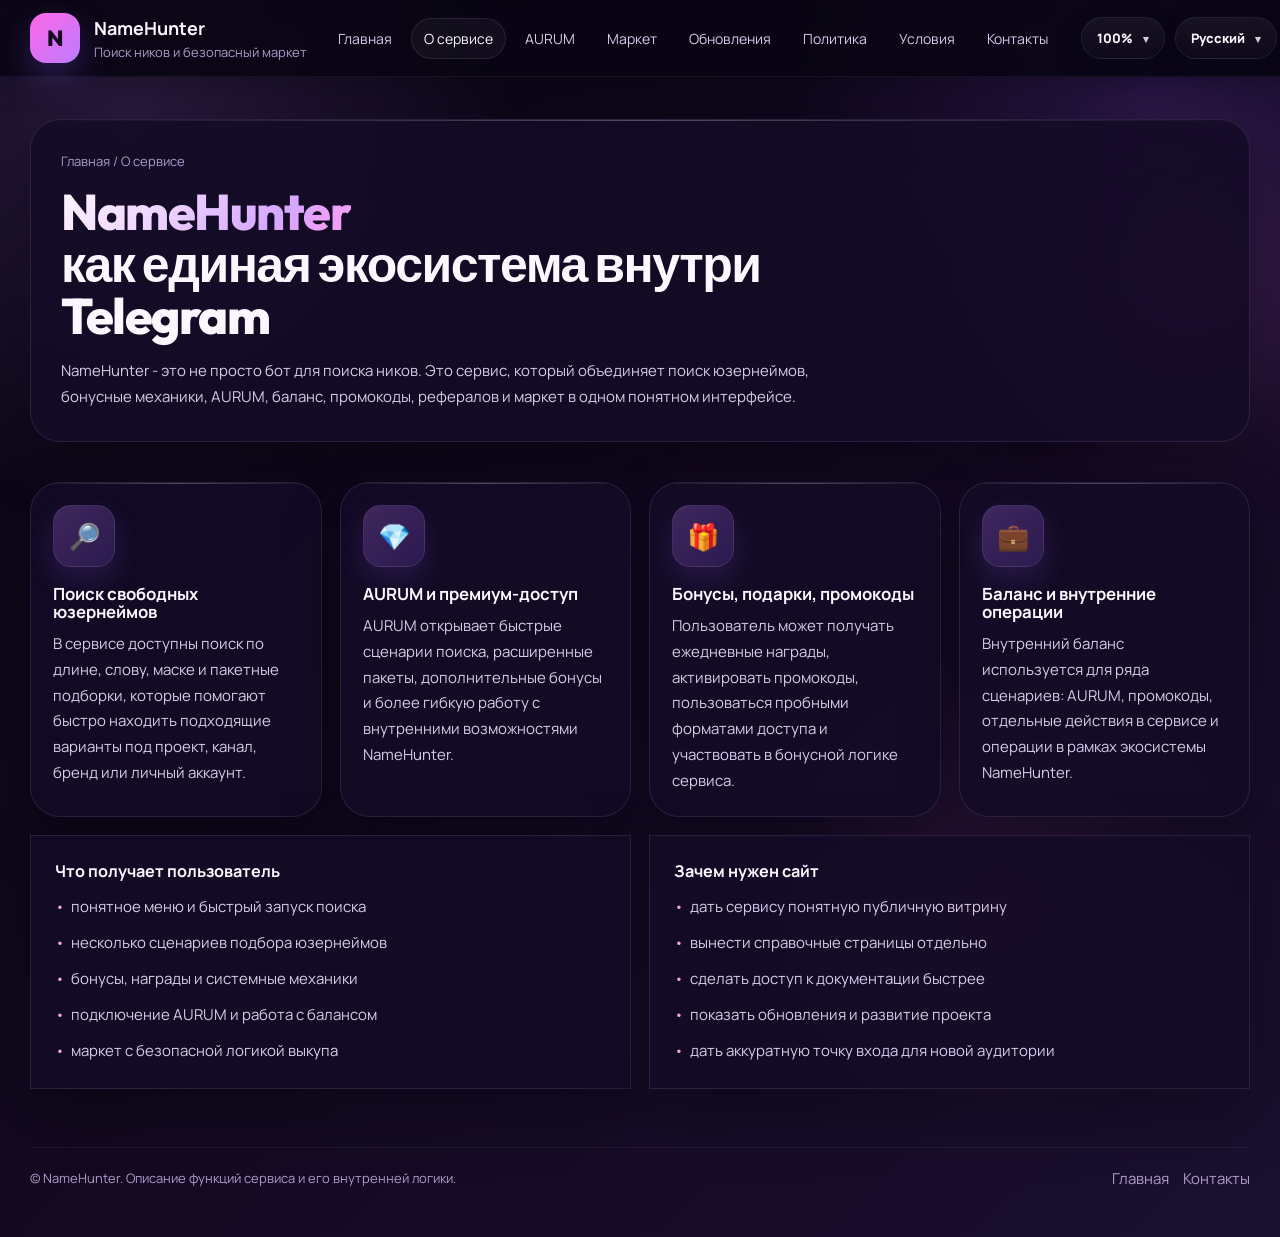
==== about.html @ 92b170ac "Add files via upload" ====
﻿<!doctype html>
<html lang="ru">
<head>
  <meta charset="UTF-8" />
  <meta name="viewport" content="width=device-width, initial-scale=1.0" />
  <meta name="aurapay" content="69d579a39e07e">
  <title data-i18n="about.title">О сервисе - NameHunter</title>
  <meta name="description" data-i18n-content="about.desc" content="О сервисе NameHunter: поиск свободных юзернеймов, бонусы, AURUM, баланс, промокоды, рефералы и маркет." />
  <link rel="preconnect" href="https://fonts.googleapis.com">
  <link rel="preconnect" href="https://fonts.gstatic.com" crossorigin>
  <link rel="stylesheet" href="./assets/styles.css" />
</head>
<body>
<header class="topbar"><div class="container topbar-inner"><a class="brand" href="./index.html"><div class="brand-mark">N</div><div><strong>NameHunter</strong><span data-i18n="common.brand_sub">Поиск ников и безопасный маркет</span></div></a><nav class="nav"><a href="./index.html" data-i18n="common.nav.home">Главная</a><a class="is-active" href="./about.html" data-i18n="common.nav.about">О сервисе</a><a href="./aurum.html" data-i18n="common.nav.aurum">AURUM</a><a href="./market.html" data-i18n="common.nav.market">Маркет</a><a href="./updates.html" data-i18n="common.nav.updates">Обновления</a><a href="./privacy.html" data-i18n="common.nav.privacy">Политика</a><a href="./terms.html" data-i18n="common.nav.terms">Условия</a><a href="./contacts.html" data-i18n="common.nav.contacts">Контакты</a><div class="nav-tools"><div class="tool-dropdown"><button class="view-trigger" type="button" id="view-trigger">Вид</button><div class="view-menu" id="view-menu"><button class="view-btn" type="button" data-density-mode="default">100%</button><button class="view-btn" type="button" data-density-mode="compact">92%</button><button class="view-btn" type="button" data-density-mode="tight">86%</button></div></div><div class="tool-dropdown"><button class="lang-trigger" type="button" id="lang-trigger">Язык</button><div class="lang-menu" id="lang-menu"><button class="lang-btn" type="button" data-lang="ru">Русский</button><button class="lang-btn" type="button" data-lang="en">English</button><button class="lang-btn" type="button" data-lang="es">Español</button></div></div></div></nav></div></header>
<main><section class="page-hero"><div class="container"><div class="page-panel glass fade"><div class="breadcrumbs" data-i18n="about.bc">Главная / О сервисе</div><h1><span class="gradient">NameHunter</span><br><span data-i18n="about.h1">как единая экосистема внутри Telegram</span></h1><p class="hero-text" data-i18n="about.intro">NameHunter - это не просто бот для поиска ников. Это сервис, который объединяет поиск юзернеймов, бонусные механики, AURUM, баланс, промокоды, рефералов и маркет в одном понятном интерфейсе.</p></div></div></section><section class="section"><div class="container section-shell"><div class="feature-grid"><article class="card glass feature-card fade d1"><div class="icon">🔎</div><h3 data-i18n="about.c1t">Поиск свободных юзернеймов</h3><p data-i18n="about.c1d">В сервисе доступны поиск по длине, слову, маске и пакетные подборки, которые помогают быстро находить подходящие варианты под проект, канал, бренд или личный аккаунт.</p></article><article class="card glass feature-card fade d2"><div class="icon">💎</div><h3 data-i18n="about.c2t">AURUM и премиум-доступ</h3><p data-i18n="about.c2d">AURUM открывает быстрые сценарии поиска, расширенные пакеты, дополнительные бонусы и более гибкую работу с внутренними возможностями NameHunter.</p></article><article class="card glass feature-card fade d3"><div class="icon">🎁</div><h3 data-i18n="about.c3t">Бонусы, подарки, промокоды</h3><p data-i18n="about.c3d">Пользователь может получать ежедневные награды, активировать промокоды, пользоваться пробными форматами доступа и участвовать в бонусной логике сервиса.</p></article><article class="card glass feature-card fade d1"><div class="icon">💼</div><h3 data-i18n="about.c4t">Баланс и внутренние операции</h3><p data-i18n="about.c4d">Внутренний баланс используется для ряда сценариев: AURUM, промокоды, отдельные действия в сервисе и операции в рамках экосистемы NameHunter.</p></article></div><div class="doc-grid fade d2"><article class="doc-card glass"><h3 data-i18n="about.d1t">Что получает пользователь</h3><ul><li data-i18n="about.d1l1">понятное меню и быстрый запуск поиска</li><li data-i18n="about.d1l2">несколько сценариев подбора юзернеймов</li><li data-i18n="about.d1l3">бонусы, награды и системные механики</li><li data-i18n="about.d1l4">подключение AURUM и работа с балансом</li><li data-i18n="about.d1l5">маркет с безопасной логикой выкупа</li></ul></article><article class="doc-card glass"><h3 data-i18n="about.d2t">Зачем нужен сайт</h3><ul><li data-i18n="about.d2l1">дать сервису понятную публичную витрину</li><li data-i18n="about.d2l2">вынести справочные страницы отдельно</li><li data-i18n="about.d2l3">сделать доступ к документации быстрее</li><li data-i18n="about.d2l4">показать обновления и развитие проекта</li><li data-i18n="about.d2l5">дать аккуратную точку входа для новой аудитории</li></ul></article></div></div></section></main>
<footer><div class="container footer"><div class="footer-note" data-i18n="common.footer_about">© NameHunter. Описание функций сервиса и его внутренней логики.</div><div class="links"><a href="./index.html" data-i18n="common.nav.home">Главная</a><a href="./contacts.html" data-i18n="common.nav.contacts">Контакты</a></div></div></footer>
<script id="i18n-data" type="application/json">{"ru":{"common":{"brand_sub":"Поиск ников и безопасный маркет","nav":{"home":"Главная","about":"О сервисе","aurum":"AURUM","market":"Маркет","updates":"Обновления","privacy":"Политика","terms":"Условия","contacts":"Контакты"},"footer_about":"© NameHunter. Описание функций сервиса и его внутренней логики."},"about":{"title":"О сервисе - NameHunter","desc":"О сервисе NameHunter: поиск свободных юзернеймов, бонусы, AURUM, баланс, промокоды, рефералы и маркет.","bc":"Главная / О сервисе","h1":"как единая экосистема внутри Telegram","intro":"NameHunter - это не просто бот для поиска ников. Это сервис, который объединяет поиск юзернеймов, бонусные механики, AURUM, баланс, промокоды, рефералов и маркет в одном понятном интерфейсе.","c1t":"Поиск свободных юзернеймов","c1d":"В сервисе доступны поиск по длине, слову, маске и пакетные подборки, которые помогают быстро находить подходящие варианты под проект, канал, бренд или личный аккаунт.","c2t":"AURUM и премиум-доступ","c2d":"AURUM открывает быстрые сценарии поиска, расширенные пакеты, дополнительные бонусы и более гибкую работу с внутренними возможностями NameHunter.","c3t":"Бонусы, подарки, промокоды","c3d":"Пользователь может получать ежедневные награды, активировать промокоды, пользоваться пробными форматами доступа и участвовать в бонусной логике сервиса.","c4t":"Баланс и внутренние операции","c4d":"Внутренний баланс используется для ряда сценариев: AURUM, промокоды, отдельные действия в сервисе и операции в рамках экосистемы NameHunter.","d1t":"Что получает пользователь","d1l1":"понятное меню и быстрый запуск поиска","d1l2":"несколько сценариев подбора юзернеймов","d1l3":"бонусы, награды и системные механики","d1l4":"подключение AURUM и работа с балансом","d1l5":"маркет с безопасной логикой выкупа","d2t":"Зачем нужен сайт","d2l1":"дать сервису понятную публичную витрину","d2l2":"вынести справочные страницы отдельно","d2l3":"сделать доступ к документации быстрее","d2l4":"показать обновления и развитие проекта","d2l5":"дать аккуратную точку входа для новой аудитории"}},"en":{"common":{"brand_sub":"Username search and safe marketplace","nav":{"home":"Home","about":"About","aurum":"AURUM","market":"Market","updates":"Updates","privacy":"Privacy","terms":"Terms","contacts":"Contacts"},"footer_about":"© NameHunter. Service overview and core logic."},"about":{"title":"About - NameHunter","desc":"About NameHunter: free username search, bonuses, AURUM, balance, promo codes, referrals and market.","bc":"Home / About","h1":"as a unified ecosystem inside Telegram","intro":"NameHunter is not just a bot for searching nicknames. It is a service that combines username search, bonus mechanics, AURUM, balance, promo codes, referrals and a marketplace in one clear interface.","c1t":"Free username search","c1d":"The service supports search by length, word, mask and package selections to help users find the right options for a project, channel, brand or personal account.","c2t":"AURUM and premium access","c2d":"AURUM unlocks faster search flows, expanded packages, extra bonuses and more flexible work with internal NameHunter features.","c3t":"Bonuses, gifts, promo codes","c3d":"Users can receive daily rewards, activate promo codes, use trial access formats and participate in the service bonus logic.","c4t":"Balance and internal operations","c4d":"Internal balance is used for AURUM, promo-code flows, selected service actions and marketplace-related scenarios.","d1t":"What the user gets","d1l1":"clear menu and quick search launch","d1l2":"several username selection scenarios","d1l3":"bonuses, rewards and system mechanics","d1l4":"AURUM connection and balance usage","d1l5":"marketplace with safe buyout logic","d2t":"Why the website exists","d2l1":"to give the service a clear public showcase","d2l2":"to move reference pages into separate sections","d2l3":"to make documentation faster to access","d2l4":"to show updates and project growth","d2l5":"to provide a clean entry point for new audiences"}},"es":{"common":{"brand_sub":"Busqueda de nombres y mercado seguro","nav":{"home":"Inicio","about":"Servicio","aurum":"AURUM","market":"Mercado","updates":"Actualizaciones","privacy":"Privacidad","terms":"Condiciones","contacts":"Contactos"},"footer_about":"© NameHunter. Descripcion del servicio y su logica principal."},"about":{"title":"Sobre el servicio - NameHunter","desc":"Sobre NameHunter: busqueda de usernames libres, bonos, AURUM, saldo, promocodes, referidos y mercado.","bc":"Inicio / Servicio","h1":"como ecosistema unico dentro de Telegram","intro":"NameHunter no es solo un bot para buscar nombres. Es un servicio que une busqueda de usernames, mecanismos de bonus, AURUM, saldo, promocodes, referidos y mercado en una sola interfaz clara.","c1t":"Busqueda de usernames libres","c1d":"El servicio ofrece busqueda por longitud, palabra, mascara y paquetes para encontrar variantes adecuadas para proyecto, canal, marca o cuenta personal.","c2t":"AURUM y acceso premium","c2d":"AURUM abre flujos de busqueda mas rapidos, paquetes ampliados, bonos extra y un trabajo mas flexible con las funciones internas de NameHunter.","c3t":"Bonos, regalos y promocodes","c3d":"Los usuarios pueden recibir recompensas diarias, activar promocodes, usar accesos de prueba y participar en la logica de bonus del servicio.","c4t":"Saldo y operaciones internas","c4d":"El saldo interno se usa para AURUM, promocodes, acciones seleccionadas del servicio y escenarios relacionados con el mercado.","d1t":"Que obtiene el usuario","d1l1":"menu claro y arranque rapido de busqueda","d1l2":"varios escenarios de seleccion de usernames","d1l3":"bonos, recompensas y mecanicas del sistema","d1l4":"conexion de AURUM y uso del saldo","d1l5":"mercado con logica de compra segura","d2t":"Para que sirve el sitio","d2l1":"dar al servicio una vitrina publica clara","d2l2":"separar las paginas informativas","d2l3":"hacer mas rapido el acceso a la documentacion","d2l4":"mostrar actualizaciones y crecimiento del proyecto","d2l5":"dar un punto de entrada limpio para nueva audiencia"}}}</script>
<script src="./assets/app.js"></script>
</body>
</html>
---- assets/styles.css ----
﻿@import url("https://fonts.googleapis.com/css2?family=Manrope:wght@400;500;700;800&family=Outfit:wght@600;700;800&display=swap");

:root {
  --bg: #090513;
  --bg-2: #12081f;
  --bg-3: #1a1030;
  --panel: rgba(20, 12, 38, 0.88);
  --panel-soft: rgba(255,255,255,0.045);
  --line: rgba(211, 180, 255, 0.12);
  --line-strong: rgba(221, 194, 255, 0.18);
  --text: #fbf7ff;
  --muted: #d7caec;
  --soft: #ad9acb;
  --violet: #8d5dff;
  --violet-2: #bb7cff;
  --pink: #ff67e7;
  --pink-2: #ff9df1;
  --glow: rgba(141, 93, 255, 0.26);
  --glow-2: rgba(255, 103, 231, 0.18);
  --success: #c98dff;
  --radius-xl: 30px;
  --radius-lg: 24px;
  --radius-md: 18px;
  --shadow: 0 24px 60px rgba(0, 0, 0, 0.32);
  --max: 1220px;}

* { box-sizing: border-box; margin: 0; padding: 0; }
html { scroll-behavior: smooth; font-size: 15px; --site-zoom: 1; }

html[data-density='compact'] { --site-zoom: .92; }
html[data-density='tight'] { --site-zoom: .86; }

body {
  min-height: 100vh;
  overflow-x: hidden;
  color: var(--text);
  font-family: "Manrope", sans-serif;
  background:
    radial-gradient(circle at 10% 10%, rgba(187,124,255,0.17), transparent 24%),
    radial-gradient(circle at 90% 8%, rgba(141,93,255,0.16), transparent 22%),
    radial-gradient(circle at 78% 72%, rgba(255,103,231,0.10), transparent 18%),
    linear-gradient(135deg, var(--bg), var(--bg-2) 46%, var(--bg-3));}

body::before {
  content: "";
  position: fixed;
  inset: 0;
  pointer-events: none;
  background-image:
    linear-gradient(rgba(255,255,255,.03) 1px, transparent 1px),
    linear-gradient(90deg, rgba(255,255,255,.03) 1px, transparent 1px);
  background-size: 34px 34px;
  mask-image: radial-gradient(circle at center, black 42%, transparent 100%);
  opacity: .16;
}

body::after {
  content: "";
  position: fixed;
  width: 420px;
  height: 420px;
  right: -120px;
  top: 80px;
  border-radius: 999px;
  pointer-events: none;
  background: radial-gradient(circle, rgba(255,103,231,.18), transparent 68%);
  filter: blur(60px);
  opacity: .9;
}

a { color: inherit; text-decoration: none; }
button, input, textarea, select { font: inherit; }
img { max-width: 100%; display: block; }

.container {
  width: min(100% - 28px, var(--max));
  margin: 0 auto;
  position: relative;
  z-index: 1;
}

.topbar {
  position: sticky;
  top: 0;
  z-index: 40;
  background: rgba(9, 5, 19, 0.88);
  border-bottom: 1px solid rgba(255,255,255,.05);
  backdrop-filter: blur(12px);
  box-shadow: 0 10px 28px rgba(0,0,0,.18);
}

.topbar-inner {
  min-height: 76px;
  display: flex;
  align-items: center;
  justify-content: space-between;
  gap: 16px;
}

.brand {
  display: flex;
  align-items: center;
  gap: 14px;
}

.brand-mark {
  width: 50px;
  height: 50px;
  border-radius: 16px;
  display: grid;
  place-items: center;
  font: 800 22px "Outfit", sans-serif;
  color: #14071f;
  background: linear-gradient(135deg, var(--pink), var(--violet-2));
  box-shadow: 0 14px 32px var(--glow);
}

.brand strong {
  display: block;
  font-size: 18px;
}

.brand span {
  display: block;
  margin-top: 3px;
  font-size: 13px;
  color: var(--soft);
}

.nav {
  display: flex;
  gap: 8px;
  flex-wrap: wrap;
  align-items: center;
}

.nav a {
  padding: 10px 14px;
  border-radius: 999px;
  font-size: 14px;
  color: var(--muted);
  border: 1px solid transparent;
  background: transparent;
  cursor: pointer;
  transition: background .16s ease, border-color .16s ease, color .16s ease, transform .16s ease;
}

.nav a:hover,
.nav a.is-active {
  color: var(--text);
  background: rgba(255,255,255,.04);
  border-color: var(--line);
}

.nav a:hover { transform: translateY(-1px); }

.glass {
  background: var(--panel);
  border: 1px solid var(--line);
  box-shadow: var(--shadow);
}

.hero {
  padding: 46px 0 26px;
}

.hero-grid {
  display: grid;
  grid-template-columns: 1.05fr .95fr;
  gap: 20px;
}

.hero-card,
.promo-stage,
.card,
.metric,
.page-panel,
.mini-panel {
  position: relative;
  overflow: hidden;
  border-radius: var(--radius-xl);
}

.hero-card::before,
.promo-stage::before,
.card::before,
.metric::before,
.page-panel::before,
.mini-panel::before {
  content: "";
  position: absolute;
  left: 0;
  right: 0;
  top: 0;
  height: 1px;
  background: linear-gradient(90deg, transparent, rgba(255,255,255,.26), transparent);
  pointer-events: none;
}

.hero-card,
.promo-stage,
.page-panel {
  padding: 32px;
}

.hero-card::after,
.promo-stage::after {
  content: "";
  position: absolute;
  border-radius: 999px;
  pointer-events: none;
  background: radial-gradient(circle, rgba(187,124,255,.24), transparent 72%);
  animation: pulse 10s ease-in-out infinite;
}

.hero-card::after {
  width: 340px;
  height: 340px;
  right: -140px;
  bottom: -170px;
}

.promo-stage::after {
  width: 240px;
  height: 240px;
  right: -70px;
  bottom: -100px;
}

.badge {
  display: inline-flex;
  align-items: center;
  gap: 8px;
  padding: 10px 14px;
  border-radius: 999px;
  margin-bottom: 18px;
  font-size: 13px;
  font-weight: 800;
  color: #f2e7ff;
  border: 1px solid rgba(187,124,255,.24);
  background: linear-gradient(135deg, rgba(187,124,255,.14), rgba(141,93,255,.12));
  box-shadow: inset 0 1px 0 rgba(255,255,255,.05);
}

h1 {
  max-width: 820px;
  font: 800 clamp(26px, 4vw, 50px)/1.04 "Outfit", sans-serif;
  letter-spacing: -1.5px;
}

.gradient {
  background: linear-gradient(135deg, #fff8ff, #f0d7ff 34%, #d6a7ff 72%, #ff9af1);
  -webkit-background-clip: text;
  background-clip: text;
  color: transparent;
}

.hero-text,
.page-text {
  max-width: 780px;
  margin-top: 16px;
  color: var(--muted);
  font-size: 15px;
  line-height: 1.76;
}

.hero-stats,
.metrics-grid {
  display: grid;
  grid-template-columns: repeat(3, 1fr);
  gap: 12px;
  margin-top: 22px;
}

.hero-stat,
.metric {
  padding: 14px 16px;
  border-radius: 18px;
  border: 1px solid rgba(255,255,255,.08);
  background: linear-gradient(180deg, rgba(255,255,255,.06), rgba(171,133,255,.04));
  box-shadow: inset 0 1px 0 rgba(255,255,255,.05);
}

.hero-stat strong,
.metric strong {
  display: block;
  margin-bottom: 8px;
  color: #ccb8f2;
  font-size: 11px;
  font-weight: 800;
  text-transform: uppercase;
  letter-spacing: .10em;
}

.hero-stat span,
.metric span {
  display: block;
  color: #fbf5ff;
  font-size: 15px;
  font-weight: 800;
  line-height: 1.32;
}

.tags {
  display: flex;
  flex-wrap: wrap;
  gap: 10px;
  margin-top: 22px;
}

.tags span {
  padding: 10px 13px;
  border-radius: 999px;
  border: 1px solid rgba(255,255,255,.08);
  background: rgba(255,255,255,.04);
  font-size: 13px;
  color: #f5e9ff;
}

.actions {
  display: flex;
  gap: 12px;
  flex-wrap: wrap;
  margin-top: 28px;
}

.btn {
  min-height: 54px;
  min-width: 220px;
  padding: 14px 22px;
  border-radius: 18px;
  display: inline-flex;
  align-items: center;
  justify-content: center;
  font-size: 15px;
  font-weight: 800;
  transition: transform .16s ease, box-shadow .16s ease, background .16s ease;
  position: relative;
  overflow: hidden;
}

.btn::before {
  content: "";
  position: absolute;
  inset: 0;
  background: linear-gradient(120deg, transparent 12%, rgba(255,255,255,.16) 30%, transparent 46%);
  transform: translateX(-120%);
  transition: transform .42s ease;
}

.btn:hover::before { transform: translateX(120%); }
.btn:hover { transform: translateY(-2px); }

.primary {
  color: #160822;
  background: linear-gradient(135deg, var(--pink), var(--violet-2));
  box-shadow: 0 12px 28px rgba(141,93,255,.22);
}

.secondary {
  color: var(--text);
  border: 1px solid rgba(255,255,255,.09);
  background: linear-gradient(180deg, rgba(255,255,255,.05), rgba(171,133,255,.035));
  box-shadow: inset 0 1px 0 rgba(255,255,255,.04);
}

.stage-top,
.promo-box,
.promo-rotator,
.promo-meta,
.promo-tools { position: relative; z-index: 1; }

.stage-top {
  display: flex;
  justify-content: space-between;
  align-items: center;
  gap: 10px;
  margin-bottom: 16px;
  color: #e8dcff;
  font-size: 13px;
}

.stage-pill {
  padding: 8px 12px;
  border-radius: 999px;
  background: rgba(255,255,255,.05);
  border: 1px solid rgba(255,255,255,.08);
}

.promo-box {
  padding: 18px;
  border-radius: 24px;
  border: 1px solid rgba(255,255,255,.08);
  background: linear-gradient(135deg, rgba(187,124,255,.12), rgba(141,93,255,.10));
  box-shadow: inset 0 1px 0 rgba(255,255,255,.04);
}

.promo-box::before {
  content: "";
  position: absolute;
  inset: 0;
  background: linear-gradient(120deg, transparent 8%, rgba(255,255,255,.09) 18%, transparent 28%, transparent 72%, rgba(255,255,255,.06) 82%, transparent 92%);
  transform: translateX(-120%);
  animation: shine 12s ease-in-out infinite;
  pointer-events: none;
}

.promo-kicker {
  font-size: 12px;
  font-weight: 800;
  letter-spacing: .14em;
  text-transform: uppercase;
  color: #f2e6ff;
  opacity: .84;
}

.promo-subline {
  margin-top: 10px;
  color: #c7b6e8;
  font-size: 13px;
  line-height: 1.6;
}

.promo-rotator {
  margin-top: 14px;
  padding: 22px;
  border-radius: 24px;
  border: 1px solid rgba(255,255,255,.08);
  background:
    radial-gradient(circle at top center, rgba(240,94,255,.14), transparent 42%),
    linear-gradient(135deg, rgba(12,7,24,.92), rgba(24,13,42,.82));
  min-height: 210px;
  display: grid;
  align-content: center;
  text-align: center;
  overflow: hidden;
  box-shadow: inset 0 1px 0 rgba(255,255,255,.04), 0 12px 28px rgba(0,0,0,.22);
}

.promo-rotator::after {
  content: "";
  position: absolute;
  left: 50%;
  top: -46px;
  transform: translateX(-50%);
  width: 180px;
  height: 180px;
  border-radius: 999px;
  background: radial-gradient(circle, rgba(194,124,255,.18), transparent 68%);
  pointer-events: none;
}

.promo-label {
  font-size: 12px;
  font-weight: 800;
  letter-spacing: .18em;
  text-transform: uppercase;
  color: #f0e4ff;
  opacity: .86;
}

.promo-code {
  margin-top: 12px;
  font: 800 38px/1 "Outfit", sans-serif;
  letter-spacing: .16em;
  color: #fff9ff;
  text-shadow: 0 0 18px rgba(187,124,255,.24);
}

.promo-note {
  margin-top: 10px;
  font-size: 13px;
  line-height: 1.64;
  color: var(--muted);
}

.promo-meta {
  display: flex;
  justify-content: space-between;
  align-items: center;
  gap: 10px;
  margin-top: 16px;
}

.promo-timer,
.promo-status {
  padding: 10px 12px;
  border-radius: 14px;
  border: 1px solid rgba(255,255,255,.08);
  background: rgba(255,255,255,.05);
  font-size: 12px;
  font-weight: 700;
  color: #f4ebff;
}

.promo-tools {
  display: grid;
  grid-template-columns: 1fr 1fr;
  gap: 10px;
  margin-top: 14px;
}

.promo-copy,
.promo-open {
  min-height: 46px;
  border-radius: 16px;
  border: 1px solid rgba(255,255,255,.08);
  background: rgba(255,255,255,.05);
  color: #fff;
  font-size: 14px;
  font-weight: 800;
  display: grid;
  place-items: center;
  cursor: pointer;
  transition: transform .16s ease, background .16s ease;
}

.promo-copy:hover,
.promo-open:hover {
  transform: translateY(-2px);
  background: rgba(255,255,255,.08);
}

.promo-copy.copied {
  background: linear-gradient(135deg, var(--pink), var(--violet-2));
  color: #14071f;
}

.promo-toast {
  margin-top: 10px;
  text-align: center;
  font-size: 12px;
  color: #f1d7ff;
  opacity: 0;
  transform: translateY(6px);
  transition: .2s;
}

.promo-toast.show { opacity: 1; transform: translateY(0); }
.promo-swap { animation: promoSwap .18s ease; }

.section { padding: 22px 0; }
.head { margin-bottom: 24px; }

.kicker {
  margin-bottom: 10px;
  color: #cdb8ef;
  font-size: 13px;
  text-transform: uppercase;
  letter-spacing: .24em;
}

.title {
  max-width: 860px;
  font: 800 clamp(28px, 3.8vw, 46px)/1.04 "Outfit", sans-serif;
  letter-spacing: -1.2px;
  margin-bottom: 12px;
}

.subtitle {
  max-width: 840px;
  color: var(--muted);
  font-size: 15px;
  line-height: 1.72;
}

.grid3,
.grid2 {
  display: grid;
  gap: 18px;
}

.grid3 { grid-template-columns: repeat(3, 1fr); }
.grid2 { grid-template-columns: repeat(2, 1fr); }

.card {
  padding: 28px;
  transition: transform .16s ease, border-color .16s ease, background .16s ease;
}

.card:hover {
  transform: translateY(-3px);
  border-color: rgba(255,255,255,.14);
  background: rgba(24, 13, 42, 0.92);
}

.icon {
  width: 62px;
  height: 62px;
  border-radius: 18px;
  display: grid;
  place-items: center;
  margin-bottom: 18px;
  font-size: 26px;
  border: 1px solid rgba(255,255,255,.08);
  background: linear-gradient(135deg, rgba(194,124,255,.26), rgba(141,93,255,.20));
  box-shadow: 0 12px 26px rgba(141,93,255,.16);
}

.card h3 {
  margin-bottom: 12px;
  font-size: 20px;
  line-height: 1.08;
}

.card p,
.list li {
  color: var(--muted);
  font-size: 15px;
  line-height: 1.72;
}

.list {
  list-style: none;
  display: grid;
  gap: 10px;
  margin-top: 14px;
}

.list li {
  position: relative;
  padding-left: 16px;
}

.list li::before {
  content: "•";
  position: absolute;
  left: 0;
  top: 0;
  color: #f0a1ff;
}

.notice {
  margin-top: 18px;
  padding: 18px 20px;
  border-radius: 20px;
  border: 1px solid rgba(255,255,255,.08);
  background: linear-gradient(135deg, rgba(255,255,255,.06), rgba(171,133,255,.04));
  color: var(--muted);
  font-size: 14px;
  line-height: 1.72;
  box-shadow: inset 0 1px 0 rgba(255,255,255,.04);
}

.update-date {
  display: block;
  margin-bottom: 10px;
  color: var(--soft);
  font-size: 12px;
  letter-spacing: .08em;
  text-transform: uppercase;
}

.page-hero { padding: 42px 0 18px; }
.page-panel { padding: 30px; }
.page-panel p + p { margin-top: 12px; }

.breadcrumbs {
  display: inline-flex;
  gap: 8px;
  flex-wrap: wrap;
  margin-bottom: 16px;
  font-size: 13px;
  color: var(--soft);
}

.footer-note {
  color: var(--soft);
  font-size: 13px;
  line-height: 1.6;
}

footer {
  padding: 36px 0 48px;
  color: var(--soft);
}

.footer {
  display: flex;
  align-items: center;
  justify-content: space-between;
  flex-wrap: wrap;
  gap: 16px;
  padding-top: 20px;
  border-top: 1px solid rgba(255,255,255,.06);
}

.links {
  display: flex;
  gap: 14px;
  flex-wrap: wrap;
}

.links a:hover { color: var(--text); }

.fade {
  opacity: 0;
  transform: translateY(12px);
  animation: rise .45s ease forwards;
}

.d1 { animation-delay: .05s; }
.d2 { animation-delay: .10s; }
.d3 { animation-delay: .15s; }

@keyframes rise { to { opacity: 1; transform: translateY(0); } }
@keyframes pulse { 0%,100% { transform: scale(1); opacity: .6; } 50% { transform: scale(1.06); opacity: 1; } }
@keyframes promoSwap { 0% { opacity: .25; transform: translateY(8px) scale(.98); } 100% { opacity: 1; transform: translateY(0) scale(1); } }
@keyframes shine { 0%,100% { transform: translateX(-120%); } 55% { transform: translateX(120%); } }

@media (prefers-reduced-motion: reduce) {
  *, *::before, *::after {
    animation: none !important;
    transition: none !important;
    scroll-behavior: auto !important;
  }
}

@media (max-width: 980px) {
  .hero-grid,
  .grid3,
  .grid2,
  .hero-stats,
  .metrics-grid {
    grid-template-columns: 1fr;
  }

  .nav { display: none; }
}

@media (max-width: 640px) {
  .container { width: min(100% - 20px, var(--max)); }
  .hero { padding-top: 24px; }
  .hero-card, .promo-stage, .card, .page-panel, .metric, .mini-panel {
    padding: 20px;
    border-radius: 24px;
  }
  .actions { flex-direction: column; }
  .btn { width: 100%; min-width: 0; }
  .promo-tools { grid-template-columns: 1fr; }
  .promo-meta { flex-direction: column; align-items: stretch; }
}



.nav-tools {
  display: inline-flex;
  align-items: center;
  gap: 8px;
  margin-left: 8px;
}

.section-shell {
  display: grid;
  gap: 18px;
}

.feature-grid {
  display: grid;
  grid-template-columns: repeat(4, 1fr);
  gap: 18px;
}

.feature-card {
  padding: 22px;
}

.feature-card h3 {
  font-size: 1.12rem;
  margin-bottom: 10px;
}

.feature-card p,
.feature-card li {
  color: var(--muted);
  line-height: 1.72;
}

.stat-strip {
  display: grid;
  grid-template-columns: repeat(4, 1fr);
  gap: 12px;
  margin-top: 18px;
}

.stat-tile {
  padding: 18px;
  border-radius: 20px;
  background: rgba(255,255,255,.035);
  border: 1px solid var(--line);
}

.stat-tile strong {
  display: block;
  font-size: .82rem;
  color: var(--soft);
  margin-bottom: 8px;
  text-transform: uppercase;
  letter-spacing: .08em;
}

.stat-tile span {
  display: block;
  font-size: 1rem;
  line-height: 1.55;
  color: var(--text);
  font-weight: 700;
}

.split-grid {
  display: grid;
  grid-template-columns: 1.05fr .95fr;
  gap: 18px;
}

.pill-list {
  display: flex;
  flex-wrap: wrap;
  gap: 10px;
}

.pill-list span {
  padding: 10px 14px;
  border-radius: 999px;
  border: 1px solid var(--line);
  background: rgba(255,255,255,.04);
  color: var(--muted);
  font-size: .93rem;
}

.timeline {
  position: relative;
  display: grid;
  gap: 18px;
}

.timeline::before {
  content: "";
  position: absolute;
  left: 19px;
  top: 6px;
  bottom: 6px;
  width: 1px;
  background: linear-gradient(180deg, rgba(255,255,255,.22), rgba(255,255,255,.06));
}

.timeline-item {
  position: relative;
  padding-left: 58px;
}

.timeline-dot {
  position: absolute;
  left: 0;
  top: 18px;
  width: 40px;
  height: 40px;
  border-radius: 14px;
  display: grid;
  place-items: center;
  background: linear-gradient(135deg, rgba(255,103,231,.25), rgba(141,93,255,.35));
  border: 1px solid rgba(255,255,255,.08);
  box-shadow: 0 12px 24px rgba(0,0,0,.18);
}

.timeline-card {
  padding: 22px;
}

.timeline-date {
  display: inline-block;
  margin-bottom: 10px;
  color: var(--soft);
  font-size: .82rem;
  letter-spacing: .06em;
  text-transform: uppercase;
}

.timeline-card h3 {
  font-size: 1.14rem;
  margin-bottom: 10px;
}

.timeline-card p {
  color: var(--muted);
  line-height: 1.72;
}

.doc-grid {
  display: grid;
  grid-template-columns: repeat(2, 1fr);
  gap: 18px;
}

.doc-card {
  padding: 24px;
}

.doc-card h3 {
  margin-bottom: 12px;
  font-size: 1.08rem;
}

.doc-card p,
.doc-card li {
  color: var(--muted);
  line-height: 1.74;
}

.doc-card ul {
  list-style: none;
  display: grid;
  gap: 10px;
}

.doc-card li {
  position: relative;
  padding-left: 16px;
}

.doc-card li::before {
  content: "•";
  position: absolute;
  left: 0;
  color: var(--pink-2);
}

.notice-strong {
  padding: 18px 20px;
  border-radius: 18px;
  background: rgba(255,255,255,.04);
  border: 1px solid var(--line);
  color: var(--muted);
  line-height: 1.72;
}

.subnav-links {
  display: flex;
  flex-wrap: wrap;
  gap: 10px;
}

.subnav-links a {
  padding: 10px 14px;
  border-radius: 999px;
  border: 1px solid var(--line);
  background: rgba(255,255,255,.035);
  color: var(--muted);
}

.subnav-links a:hover {
  color: var(--text);
  background: rgba(255,255,255,.055);
}

@media (max-width: 980px) {
  .feature-grid,
  .stat-strip,
  .split-grid,
  .doc-grid {
    grid-template-columns: 1fr;
  }

  .nav-tools {
    width: 100%;
    margin-left: 0;
    justify-content: flex-start;
  }
}
.legal-wrap {
  display: grid;
  gap: 18px;
}

.policy-meta {
  display: grid;
  gap: 10px;
  margin-top: 16px;
}

.policy-meta .meta-row {
  padding: 14px 16px;
  border-radius: 16px;
  border: 1px solid var(--line);
  background: rgba(255,255,255,.035);
  color: var(--muted);
  line-height: 1.68;
}

.legal-section {
  padding: 24px;
  border-radius: 24px;
}

.legal-section h2 {
  font-size: 1.18rem;
  margin-bottom: 14px;
}

.legal-section p {
  color: var(--muted);
  line-height: 1.78;
}

.legal-section p + p {
  margin-top: 12px;
}

.legal-list,
.legal-list ol,
.legal-list ul {
  display: grid;
  gap: 10px;
}

.legal-list {
  margin-top: 14px;
}

.legal-list ol,
.legal-list ul {
  margin-left: 20px;
}

.legal-list li {
  color: var(--muted);
  line-height: 1.76;
}

.legal-note {
  padding: 18px 20px;
  border-radius: 18px;
  border: 1px solid rgba(255,255,255,.08);
  background: linear-gradient(135deg, rgba(255,255,255,.04), rgba(255,255,255,.02));
  color: var(--muted);
  line-height: 1.74;
}
.nav-tools {
  margin-left: auto;
  display: inline-flex;
  align-items: center;
  gap: 10px;
}

.tool-dropdown {
  position: relative;
}

.lang-trigger,
.view-trigger {
  display: inline-flex;
  align-items: center;
  gap: 10px;
  padding: 11px 15px;
  border-radius: 999px;
  font-size: 13px;
  font-weight: 800;
  color: var(--text);
  border: 1px solid rgba(255,255,255,.08);
  background: linear-gradient(180deg, rgba(255,255,255,.05), rgba(255,255,255,.02));
  box-shadow: 0 10px 24px rgba(6, 8, 20, .22);
  cursor: pointer;
  transition: background .18s ease, border-color .18s ease, color .18s ease, transform .18s ease, box-shadow .18s ease;
}

.lang-trigger::after,
.view-trigger::after {
  content: "▾";
  font-size: 11px;
  opacity: .82;
  transition: transform .18s ease, opacity .18s ease;
}

.lang-trigger:hover,
.view-trigger:hover {
  transform: translateY(-1px);
  border-color: rgba(168, 85, 247, .45);
  box-shadow: 0 14px 32px rgba(88, 28, 135, .24);
}

.lang-trigger.is-open,
.view-trigger.is-open {
  transform: translateY(-1px);
  border-color: rgba(168, 85, 247, .55);
  background: linear-gradient(180deg, rgba(137, 92, 246, .16), rgba(255,255,255,.04));
  box-shadow: 0 16px 34px rgba(88, 28, 135, .28);
}

.lang-trigger.is-open::after,
.view-trigger.is-open::after {
  transform: rotate(180deg);
  opacity: 1;
}

.lang-menu,
.view-menu {
  position: absolute;
  top: calc(100% + 10px);
  right: 0;
  min-width: 188px;
  padding: 8px;
  display: grid;
  gap: 6px;
  border-radius: 18px;
  border: 1px solid rgba(255,255,255,.08);
  background: linear-gradient(180deg, rgba(14, 18, 36, .96), rgba(10, 12, 28, .96));
  box-shadow: 0 20px 45px rgba(4, 6, 18, .36);
  backdrop-filter: blur(18px);
  opacity: 0;
  visibility: hidden;
  pointer-events: none;
  transform: translateY(-10px) scale(.98);
  transform-origin: top right;
  transition: opacity .2s ease, transform .2s ease, visibility .2s ease;
  z-index: 80;
}

.lang-menu.is-open,
.view-menu.is-open {
  opacity: 1;
  visibility: visible;
  pointer-events: auto;
  transform: translateY(0) scale(1);
}

.lang-btn,
.view-btn {
  width: 100%;
  display: inline-flex;
  align-items: center;
  justify-content: flex-start;
  padding: 11px 13px;
  border-radius: 14px;
  font-size: 13px;
  font-weight: 800;
  color: var(--muted);
  border: 1px solid transparent;
  background: transparent;
  cursor: pointer;
  text-align: left;
  transition: background .16s ease, border-color .16s ease, color .16s ease, transform .16s ease;
}

.lang-btn:hover,
.lang-btn.is-active,
.view-btn:hover,
.view-btn.is-active {
  color: var(--text);
  background: linear-gradient(180deg, rgba(137, 92, 246, .12), rgba(255,255,255,.04));
  border-color: rgba(168, 85, 247, .3);
}

.lang-btn:hover,
.view-btn:hover {
  transform: translateY(-1px);
}
.quick-grid {
  display: grid;
  grid-template-columns: repeat(4, 1fr);
  gap: 16px;
}

.quick-card {
  padding: 22px;
  border-radius: 22px;
  display: flex;
  flex-direction: column;
  gap: 12px;
  min-height: 220px;
  transition: transform .18s ease, border-color .18s ease, box-shadow .18s ease, background .18s ease;
}

.quick-card:hover {
  transform: translateY(-3px);
  border-color: rgba(187,124,255,.28);
  box-shadow: 0 24px 46px rgba(0,0,0,.24);
  background: linear-gradient(180deg, rgba(255,255,255,.06), rgba(171,133,255,.05));
}

.quick-mark {
  width: fit-content;
  padding: 7px 10px;
  border-radius: 999px;
  font-size: .76rem;
  font-weight: 800;
  letter-spacing: .08em;
  color: #ecdfff;
  border: 1px solid rgba(255,255,255,.08);
  background: linear-gradient(180deg, rgba(255,255,255,.06), rgba(171,133,255,.06));
}

.quick-card h3 {
  font-size: 1.08rem;
}

.quick-card p {
  color: var(--muted);
  line-height: 1.72;
}

.status-board {
  display: grid;
  grid-template-columns: repeat(3, 1fr);
  gap: 10px;
}

.status-item {
  display: grid;
  gap: 6px;
  padding: 14px;
  border-radius: 18px;
  border: 1px solid var(--line);
  background: rgba(255,255,255,.035);
}

.status-item b {
  font-size: .88rem;
  color: var(--text);
}

.status-item span:last-child {
  color: var(--muted);
  font-size: .92rem;
}

.status-dot {
  width: 10px;
  height: 10px;
  border-radius: 999px;
  display: inline-block;
  box-shadow: 0 0 0 6px rgba(201,141,255,.10);
}

.status-dot.live {
  background: #c98dff;
}

@media (max-width: 980px) {
  .quick-grid,
  .status-board {
    grid-template-columns: 1fr 1fr;
  }
}

@media (max-width: 720px) {
  .quick-grid,
  .status-board {
    grid-template-columns: 1fr;
  }

  .quick-card {
    min-height: unset;
  }
}




body {
  zoom: var(--site-zoom);
}

.topbar-inner {
  align-items: center;
}

.topbar-inner .nav {
  flex: 1 1 auto;
  width: 100%;
}

.topbar-inner .nav-tools {
  margin-left: auto;
  padding-left: 10px;
}

@media (min-width: 981px) {
  .topbar-inner {
    display: grid;
    grid-template-columns: auto minmax(0, 1fr);
    align-items: center;
    column-gap: 18px;
  }

  .topbar-inner .nav {
    display: flex;
    flex-wrap: nowrap;
    align-items: center;
    justify-content: flex-start;
    gap: 6px;
    min-width: 0;
  }

  .topbar-inner .nav a {
    flex: 0 0 auto;
    white-space: nowrap;
    padding: 10px 12px;
  }

  .topbar-inner .nav-tools {
    flex: 0 0 auto;
    display: inline-flex;
    align-items: center;
    margin-left: auto;
    padding-left: 14px;
  }
}

@media (max-width: 980px) {
  .topbar-inner .nav {
    justify-content: flex-start;
  }

  .topbar-inner .nav-tools {
    padding-left: 0;
  }
}

.promo-rotator {
  min-height: 0;
  padding: 22px 20px 18px;
  border: 1px solid rgba(255,255,255,.08);
  background:
    linear-gradient(145deg, rgba(20,11,38,.98), rgba(35,18,62,.88)),
    radial-gradient(circle at top center, rgba(205, 143, 255, .16), transparent 50%);
}

.promo-label {
  display: inline-flex;
  align-items: center;
  justify-content: center;
  width: fit-content;
  margin: 0 auto;
  padding: 8px 12px;
  border-radius: 999px;
  border: 1px solid rgba(255,255,255,.08);
  background: rgba(255,255,255,.04);
}

.promo-code {
  width: fit-content;
  margin: 14px auto 0;
  padding: 14px 20px;
  border-radius: 20px;
  border: 1px solid rgba(255,255,255,.08);
  background: linear-gradient(135deg, rgba(255,255,255,.08), rgba(190,123,255,.10));
  box-shadow: inset 0 1px 0 rgba(255,255,255,.08), 0 14px 30px rgba(116, 52, 181, .24);
  font: 800 34px/1 "Outfit", sans-serif;
  letter-spacing: .14em;
}

.promo-note {
  max-width: 420px;
  margin: 12px auto 0;
  font-size: 13px;
  line-height: 1.65;
}

.promo-meta {
  display: grid;
  grid-template-columns: repeat(3, 1fr);
  gap: 10px;
  margin-top: 16px;
}

.promo-timer,
.promo-status {
  min-height: 58px;
  display: grid;
  align-content: center;
  gap: 4px;
  text-align: center;
}

.promo-timer b,
.promo-status b {
  font-size: 15px;
  color: #fff6ff;
}

@media (max-width: 720px) {
  .promo-meta {
    grid-template-columns: 1fr;
  }

  .promo-code {
    width: 100%;
    font-size: 26px;
    letter-spacing: .1em;
  }
}
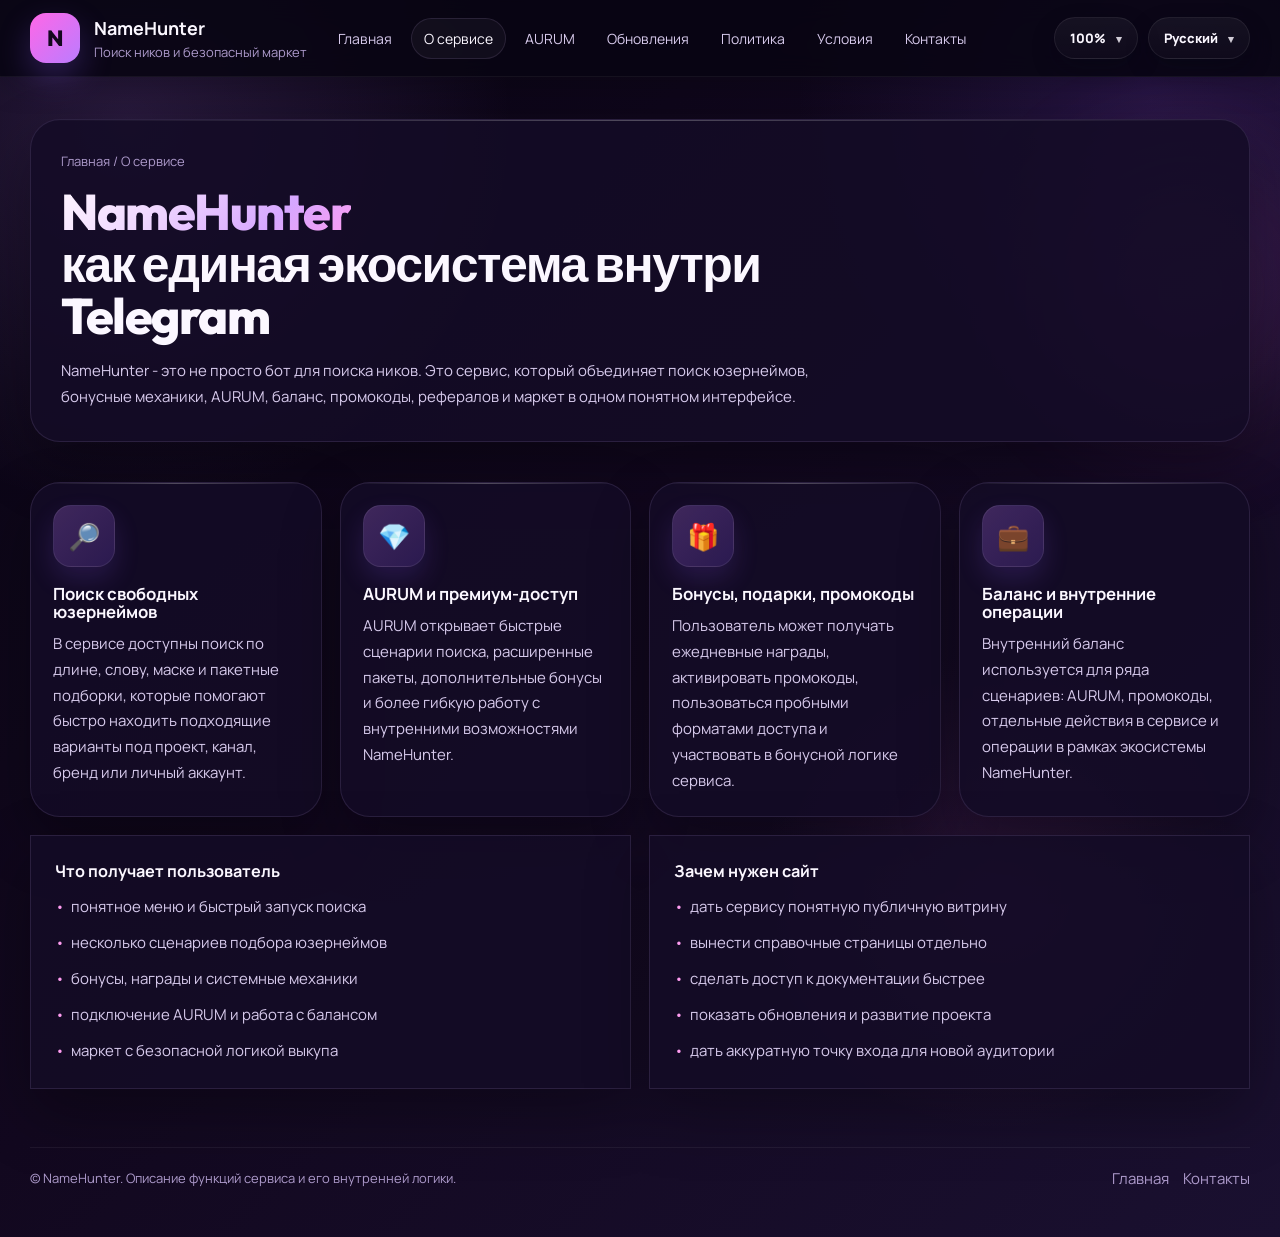
==== commit 52505c85: "Add files via upload" ====
--- a/about.html
+++ b/about.html
@@ -11,12 +11,15 @@
   <link rel="stylesheet" href="./assets/styles.css" />
 </head>
 <body>
-<header class="topbar"><div class="container topbar-inner"><a class="brand" href="./index.html"><div class="brand-mark">N</div><div><strong>NameHunter</strong><span data-i18n="common.brand_sub">Поиск ников и безопасный маркет</span></div></a><nav class="nav"><a href="./index.html" data-i18n="common.nav.home">Главная</a><a class="is-active" href="./about.html" data-i18n="common.nav.about">О сервисе</a><a href="./aurum.html" data-i18n="common.nav.aurum">AURUM</a><a href="./market.html" data-i18n="common.nav.market">Маркет</a><a href="./updates.html" data-i18n="common.nav.updates">Обновления</a><a href="./privacy.html" data-i18n="common.nav.privacy">Политика</a><a href="./terms.html" data-i18n="common.nav.terms">Условия</a><a href="./contacts.html" data-i18n="common.nav.contacts">Контакты</a><div class="nav-tools"><div class="tool-dropdown"><button class="view-trigger" type="button" id="view-trigger">Вид</button><div class="view-menu" id="view-menu"><button class="view-btn" type="button" data-density-mode="default">100%</button><button class="view-btn" type="button" data-density-mode="compact">92%</button><button class="view-btn" type="button" data-density-mode="tight">86%</button></div></div><div class="tool-dropdown"><button class="lang-trigger" type="button" id="lang-trigger">Язык</button><div class="lang-menu" id="lang-menu"><button class="lang-btn" type="button" data-lang="ru">Русский</button><button class="lang-btn" type="button" data-lang="en">English</button><button class="lang-btn" type="button" data-lang="es">Español</button></div></div></div></nav></div></header>
+<header class="topbar"><div class="container topbar-inner"><a class="brand" href="./index.html"><div class="brand-mark">N</div><div><strong>NameHunter</strong><span data-i18n="common.brand_sub">Поиск ников и безопасный маркет</span></div></a><nav class="nav"><a href="./index.html" data-i18n="common.nav.home">Главная</a><a class="is-active" href="./about.html" data-i18n="common.nav.about">О сервисе</a><a href="./aurum.html" data-i18n="common.nav.aurum">AURUM</a><a href="./updates.html" data-i18n="common.nav.updates">Обновления</a><a href="./privacy.html" data-i18n="common.nav.privacy">Политика</a><a href="./terms.html" data-i18n="common.nav.terms">Условия</a><a href="./contacts.html" data-i18n="common.nav.contacts">Контакты</a><div class="nav-tools"><div class="tool-dropdown"><button class="view-trigger" type="button" id="view-trigger">Вид</button><div class="view-menu" id="view-menu"><button class="view-btn" type="button" data-density-mode="default">100%</button><button class="view-btn" type="button" data-density-mode="compact">92%</button><button class="view-btn" type="button" data-density-mode="tight">86%</button></div></div><div class="tool-dropdown"><button class="lang-trigger" type="button" id="lang-trigger">Русский</button><div class="lang-menu" id="lang-menu"><button class="lang-btn" type="button" data-lang="ru">Русский</button><button class="lang-btn" type="button" data-lang="en">English</button><button class="lang-btn" type="button" data-lang="es">Español</button></div></div></div></nav></div></header>
 <main><section class="page-hero"><div class="container"><div class="page-panel glass fade"><div class="breadcrumbs" data-i18n="about.bc">Главная / О сервисе</div><h1><span class="gradient">NameHunter</span><br><span data-i18n="about.h1">как единая экосистема внутри Telegram</span></h1><p class="hero-text" data-i18n="about.intro">NameHunter - это не просто бот для поиска ников. Это сервис, который объединяет поиск юзернеймов, бонусные механики, AURUM, баланс, промокоды, рефералов и маркет в одном понятном интерфейсе.</p></div></div></section><section class="section"><div class="container section-shell"><div class="feature-grid"><article class="card glass feature-card fade d1"><div class="icon">🔎</div><h3 data-i18n="about.c1t">Поиск свободных юзернеймов</h3><p data-i18n="about.c1d">В сервисе доступны поиск по длине, слову, маске и пакетные подборки, которые помогают быстро находить подходящие варианты под проект, канал, бренд или личный аккаунт.</p></article><article class="card glass feature-card fade d2"><div class="icon">💎</div><h3 data-i18n="about.c2t">AURUM и премиум-доступ</h3><p data-i18n="about.c2d">AURUM открывает быстрые сценарии поиска, расширенные пакеты, дополнительные бонусы и более гибкую работу с внутренними возможностями NameHunter.</p></article><article class="card glass feature-card fade d3"><div class="icon">🎁</div><h3 data-i18n="about.c3t">Бонусы, подарки, промокоды</h3><p data-i18n="about.c3d">Пользователь может получать ежедневные награды, активировать промокоды, пользоваться пробными форматами доступа и участвовать в бонусной логике сервиса.</p></article><article class="card glass feature-card fade d1"><div class="icon">💼</div><h3 data-i18n="about.c4t">Баланс и внутренние операции</h3><p data-i18n="about.c4d">Внутренний баланс используется для ряда сценариев: AURUM, промокоды, отдельные действия в сервисе и операции в рамках экосистемы NameHunter.</p></article></div><div class="doc-grid fade d2"><article class="doc-card glass"><h3 data-i18n="about.d1t">Что получает пользователь</h3><ul><li data-i18n="about.d1l1">понятное меню и быстрый запуск поиска</li><li data-i18n="about.d1l2">несколько сценариев подбора юзернеймов</li><li data-i18n="about.d1l3">бонусы, награды и системные механики</li><li data-i18n="about.d1l4">подключение AURUM и работа с балансом</li><li data-i18n="about.d1l5">маркет с безопасной логикой выкупа</li></ul></article><article class="doc-card glass"><h3 data-i18n="about.d2t">Зачем нужен сайт</h3><ul><li data-i18n="about.d2l1">дать сервису понятную публичную витрину</li><li data-i18n="about.d2l2">вынести справочные страницы отдельно</li><li data-i18n="about.d2l3">сделать доступ к документации быстрее</li><li data-i18n="about.d2l4">показать обновления и развитие проекта</li><li data-i18n="about.d2l5">дать аккуратную точку входа для новой аудитории</li></ul></article></div></div></section></main>
 <footer><div class="container footer"><div class="footer-note" data-i18n="common.footer_about">© NameHunter. Описание функций сервиса и его внутренней логики.</div><div class="links"><a href="./index.html" data-i18n="common.nav.home">Главная</a><a href="./contacts.html" data-i18n="common.nav.contacts">Контакты</a></div></div></footer>
-<script id="i18n-data" type="application/json">{"ru":{"common":{"brand_sub":"Поиск ников и безопасный маркет","nav":{"home":"Главная","about":"О сервисе","aurum":"AURUM","market":"Маркет","updates":"Обновления","privacy":"Политика","terms":"Условия","contacts":"Контакты"},"footer_about":"© NameHunter. Описание функций сервиса и его внутренней логики."},"about":{"title":"О сервисе - NameHunter","desc":"О сервисе NameHunter: поиск свободных юзернеймов, бонусы, AURUM, баланс, промокоды, рефералы и маркет.","bc":"Главная / О сервисе","h1":"как единая экосистема внутри Telegram","intro":"NameHunter - это не просто бот для поиска ников. Это сервис, который объединяет поиск юзернеймов, бонусные механики, AURUM, баланс, промокоды, рефералов и маркет в одном понятном интерфейсе.","c1t":"Поиск свободных юзернеймов","c1d":"В сервисе доступны поиск по длине, слову, маске и пакетные подборки, которые помогают быстро находить подходящие варианты под проект, канал, бренд или личный аккаунт.","c2t":"AURUM и премиум-доступ","c2d":"AURUM открывает быстрые сценарии поиска, расширенные пакеты, дополнительные бонусы и более гибкую работу с внутренними возможностями NameHunter.","c3t":"Бонусы, подарки, промокоды","c3d":"Пользователь может получать ежедневные награды, активировать промокоды, пользоваться пробными форматами доступа и участвовать в бонусной логике сервиса.","c4t":"Баланс и внутренние операции","c4d":"Внутренний баланс используется для ряда сценариев: AURUM, промокоды, отдельные действия в сервисе и операции в рамках экосистемы NameHunter.","d1t":"Что получает пользователь","d1l1":"понятное меню и быстрый запуск поиска","d1l2":"несколько сценариев подбора юзернеймов","d1l3":"бонусы, награды и системные механики","d1l4":"подключение AURUM и работа с балансом","d1l5":"маркет с безопасной логикой выкупа","d2t":"Зачем нужен сайт","d2l1":"дать сервису понятную публичную витрину","d2l2":"вынести справочные страницы отдельно","d2l3":"сделать доступ к документации быстрее","d2l4":"показать обновления и развитие проекта","d2l5":"дать аккуратную точку входа для новой аудитории"}},"en":{"common":{"brand_sub":"Username search and safe marketplace","nav":{"home":"Home","about":"About","aurum":"AURUM","market":"Market","updates":"Updates","privacy":"Privacy","terms":"Terms","contacts":"Contacts"},"footer_about":"© NameHunter. Service overview and core logic."},"about":{"title":"About - NameHunter","desc":"About NameHunter: free username search, bonuses, AURUM, balance, promo codes, referrals and market.","bc":"Home / About","h1":"as a unified ecosystem inside Telegram","intro":"NameHunter is not just a bot for searching nicknames. It is a service that combines username search, bonus mechanics, AURUM, balance, promo codes, referrals and a marketplace in one clear interface.","c1t":"Free username search","c1d":"The service supports search by length, word, mask and package selections to help users find the right options for a project, channel, brand or personal account.","c2t":"AURUM and premium access","c2d":"AURUM unlocks faster search flows, expanded packages, extra bonuses and more flexible work with internal NameHunter features.","c3t":"Bonuses, gifts, promo codes","c3d":"Users can receive daily rewards, activate promo codes, use trial access formats and participate in the service bonus logic.","c4t":"Balance and internal operations","c4d":"Internal balance is used for AURUM, promo-code flows, selected service actions and marketplace-related scenarios.","d1t":"What the user gets","d1l1":"clear menu and quick search launch","d1l2":"several username selection scenarios","d1l3":"bonuses, rewards and system mechanics","d1l4":"AURUM connection and balance usage","d1l5":"marketplace with safe buyout logic","d2t":"Why the website exists","d2l1":"to give the service a clear public showcase","d2l2":"to move reference pages into separate sections","d2l3":"to make documentation faster to access","d2l4":"to show updates and project growth","d2l5":"to provide a clean entry point for new audiences"}},"es":{"common":{"brand_sub":"Busqueda de nombres y mercado seguro","nav":{"home":"Inicio","about":"Servicio","aurum":"AURUM","market":"Mercado","updates":"Actualizaciones","privacy":"Privacidad","terms":"Condiciones","contacts":"Contactos"},"footer_about":"© NameHunter. Descripcion del servicio y su logica principal."},"about":{"title":"Sobre el servicio - NameHunter","desc":"Sobre NameHunter: busqueda de usernames libres, bonos, AURUM, saldo, promocodes, referidos y mercado.","bc":"Inicio / Servicio","h1":"como ecosistema unico dentro de Telegram","intro":"NameHunter no es solo un bot para buscar nombres. Es un servicio que une busqueda de usernames, mecanismos de bonus, AURUM, saldo, promocodes, referidos y mercado en una sola interfaz clara.","c1t":"Busqueda de usernames libres","c1d":"El servicio ofrece busqueda por longitud, palabra, mascara y paquetes para encontrar variantes adecuadas para proyecto, canal, marca o cuenta personal.","c2t":"AURUM y acceso premium","c2d":"AURUM abre flujos de busqueda mas rapidos, paquetes ampliados, bonos extra y un trabajo mas flexible con las funciones internas de NameHunter.","c3t":"Bonos, regalos y promocodes","c3d":"Los usuarios pueden recibir recompensas diarias, activar promocodes, usar accesos de prueba y participar en la logica de bonus del servicio.","c4t":"Saldo y operaciones internas","c4d":"El saldo interno se usa para AURUM, promocodes, acciones seleccionadas del servicio y escenarios relacionados con el mercado.","d1t":"Que obtiene el usuario","d1l1":"menu claro y arranque rapido de busqueda","d1l2":"varios escenarios de seleccion de usernames","d1l3":"bonos, recompensas y mecanicas del sistema","d1l4":"conexion de AURUM y uso del saldo","d1l5":"mercado con logica de compra segura","d2t":"Para que sirve el sitio","d2l1":"dar al servicio una vitrina publica clara","d2l2":"separar las paginas informativas","d2l3":"hacer mas rapido el acceso a la documentacion","d2l4":"mostrar actualizaciones y crecimiento del proyecto","d2l5":"dar un punto de entrada limpio para nueva audiencia"}}}</script>
+<script id="i18n-data" type="application/json">{"ru":{"common":{"brand_sub":"Поиск ников и безопасный маркет","nav":{"home":"Главная","about":"О сервисе","aurum":"AURUM","updates":"Обновления","privacy":"Политика","terms":"Условия","contacts":"Контакты"},"footer_about":"© NameHunter. Описание функций сервиса и его внутренней логики."},"about":{"title":"О сервисе - NameHunter","desc":"О сервисе NameHunter: поиск свободных юзернеймов, бонусы, AURUM, баланс, промокоды, рефералы и маркет.","bc":"Главная / О сервисе","h1":"как единая экосистема внутри Telegram","intro":"NameHunter - это не просто бот для поиска ников. Это сервис, который объединяет поиск юзернеймов, бонусные механики, AURUM, баланс, промокоды, рефералов и маркет в одном понятном интерфейсе.","c1t":"Поиск свободных юзернеймов","c1d":"В сервисе доступны поиск по длине, слову, маске и пакетные подборки, которые помогают быстро находить подходящие варианты под проект, канал, бренд или личный аккаунт.","c2t":"AURUM и премиум-доступ","c2d":"AURUM открывает быстрые сценарии поиска, расширенные пакеты, дополнительные бонусы и более гибкую работу с внутренними возможностями NameHunter.","c3t":"Бонусы, подарки, промокоды","c3d":"Пользователь может получать ежедневные награды, активировать промокоды, пользоваться пробными форматами доступа и участвовать в бонусной логике сервиса.","c4t":"Баланс и внутренние операции","c4d":"Внутренний баланс используется для ряда сценариев: AURUM, промокоды, отдельные действия в сервисе и операции в рамках экосистемы NameHunter.","d1t":"Что получает пользователь","d1l1":"понятное меню и быстрый запуск поиска","d1l2":"несколько сценариев подбора юзернеймов","d1l3":"бонусы, награды и системные механики","d1l4":"подключение AURUM и работа с балансом","d1l5":"маркет с безопасной логикой выкупа","d2t":"Зачем нужен сайт","d2l1":"дать сервису понятную публичную витрину","d2l2":"вынести справочные страницы отдельно","d2l3":"сделать доступ к документации быстрее","d2l4":"показать обновления и развитие проекта","d2l5":"дать аккуратную точку входа для новой аудитории"}},"en":{"common":{"brand_sub":"Username search and safe marketplace","nav":{"home":"Home","about":"About","aurum":"AURUM","updates":"Updates","privacy":"Privacy","terms":"Terms","contacts":"Contacts"},"footer_about":"© NameHunter. Service overview and core logic."},"about":{"title":"About - NameHunter","desc":"About NameHunter: free username search, bonuses, AURUM, balance, promo codes, referrals and market.","bc":"Home / About","h1":"as a unified ecosystem inside Telegram","intro":"NameHunter is not just a bot for searching nicknames. It is a service that combines username search, bonus mechanics, AURUM, balance, promo codes, referrals and a marketplace in one clear interface.","c1t":"Free username search","c1d":"The service supports search by length, word, mask and package selections to help users find the right options for a project, channel, brand or personal account.","c2t":"AURUM and premium access","c2d":"AURUM unlocks faster search flows, expanded packages, extra bonuses and more flexible work with internal NameHunter features.","c3t":"Bonuses, gifts, promo codes","c3d":"Users can receive daily rewards, activate promo codes, use trial access formats and participate in the service bonus logic.","c4t":"Balance and internal operations","c4d":"Internal balance is used for AURUM, promo-code flows, selected service actions and marketplace-related scenarios.","d1t":"What the user gets","d1l1":"clear menu and quick search launch","d1l2":"several username selection scenarios","d1l3":"bonuses, rewards and system mechanics","d1l4":"AURUM connection and balance usage","d1l5":"marketplace with safe buyout logic","d2t":"Why the website exists","d2l1":"to give the service a clear public showcase","d2l2":"to move reference pages into separate sections","d2l3":"to make documentation faster to access","d2l4":"to show updates and project growth","d2l5":"to provide a clean entry point for new audiences"}},"es":{"common":{"brand_sub":"Busqueda de nombres y mercado seguro","nav":{"home":"Inicio","about":"Servicio","aurum":"AURUM","updates":"Actualizaciones","privacy":"Privacidad","terms":"Condiciones","contacts":"Contactos"},"footer_about":"© NameHunter. Descripcion del servicio y su logica principal."},"about":{"title":"Sobre el servicio - NameHunter","desc":"Sobre NameHunter: busqueda de usernames libres, bonos, AURUM, saldo, promocodes, referidos y mercado.","bc":"Inicio / Servicio","h1":"como ecosistema unico dentro de Telegram","intro":"NameHunter no es solo un bot para buscar nombres. Es un servicio que une busqueda de usernames, mecanismos de bonus, AURUM, saldo, promocodes, referidos y mercado en una sola interfaz clara.","c1t":"Busqueda de usernames libres","c1d":"El servicio ofrece busqueda por longitud, palabra, mascara y paquetes para encontrar variantes adecuadas para proyecto, canal, marca o cuenta personal.","c2t":"AURUM y acceso premium","c2d":"AURUM abre flujos de busqueda mas rapidos, paquetes ampliados, bonos extra y un trabajo mas flexible con las funciones internas de NameHunter.","c3t":"Bonos, regalos y promocodes","c3d":"Los usuarios pueden recibir recompensas diarias, activar promocodes, usar accesos de prueba y participar en la logica de bonus del servicio.","c4t":"Saldo y operaciones internas","c4d":"El saldo interno se usa para AURUM, promocodes, acciones seleccionadas del servicio y escenarios relacionados con el mercado.","d1t":"Que obtiene el usuario","d1l1":"menu claro y arranque rapido de busqueda","d1l2":"varios escenarios de seleccion de usernames","d1l3":"bonos, recompensas y mecanicas del sistema","d1l4":"conexion de AURUM y uso del saldo","d1l5":"mercado con logica de compra segura","d2t":"Para que sirve el sitio","d2l1":"dar al servicio una vitrina publica clara","d2l2":"separar las paginas informativas","d2l3":"hacer mas rapido el acceso a la documentacion","d2l4":"mostrar actualizaciones y crecimiento del proyecto","d2l5":"dar un punto de entrada limpio para nueva audiencia"}}}</script>
 <script src="./assets/app.js"></script>
 </body>
 </html>
 
 
+
+
+
--- a/assets/styles.css
+++ b/assets/styles.css
@@ -1391,3 +1391,869 @@
 }
 
 
+
+@media (max-width: 980px) {
+  .topbar {
+    position: sticky;
+    top: 0;
+  }
+
+  .topbar-inner {
+    display: grid;
+    grid-template-columns: 1fr auto;
+    grid-template-areas:
+      'brand tools'
+      'nav nav';
+    align-items: center;
+    row-gap: 14px;
+    column-gap: 12px;
+    padding: 14px 0;
+  }
+
+  .topbar-inner .brand {
+    grid-area: brand;
+    min-width: 0;
+  }
+
+  .topbar-inner .brand-mark {
+    width: 46px;
+    height: 46px;
+    border-radius: 15px;
+  }
+
+  .topbar-inner .brand strong {
+    font-size: 17px;
+    line-height: 1.08;
+  }
+
+  .topbar-inner .brand span {
+    font-size: 12px;
+    line-height: 1.35;
+  }
+
+  .topbar-inner .nav-tools {
+    grid-area: tools;
+    justify-self: end;
+    width: auto;
+    gap: 8px;
+  }
+
+  .topbar-inner .nav {
+    grid-area: nav;
+    display: flex !important;
+    flex-wrap: nowrap;
+    justify-content: flex-start;
+    gap: 8px;
+    width: 100%;
+    overflow-x: auto;
+    overflow-y: hidden;
+    padding: 2px 0 4px;
+    scrollbar-width: none;
+    -ms-overflow-style: none;
+  }
+
+  .topbar-inner .nav::-webkit-scrollbar {
+    display: none;
+  }
+
+  .topbar-inner .nav a {
+    flex: 0 0 auto;
+    white-space: nowrap;
+    padding: 10px 13px;
+    font-size: 13px;
+    border-radius: 999px;
+    background: rgba(255,255,255,.035);
+    border-color: rgba(255,255,255,.06);
+  }
+
+  .hero {
+    padding: 24px 0 18px;
+  }
+
+  .hero-grid {
+    gap: 16px;
+  }
+
+  .hero-card,
+  .promo-stage,
+  .page-panel,
+  .card,
+  .mini-panel,
+  .metric,
+  .doc-card,
+  .legal-section {
+    border-radius: 24px;
+  }
+
+  .hero-card,
+  .promo-stage,
+  .page-panel {
+    padding: 24px;
+  }
+
+  .hero-stats,
+  .metrics-grid,
+  .feature-grid,
+  .grid3,
+  .grid2,
+  .doc-grid,
+  .split-grid,
+  .stat-strip {
+    grid-template-columns: 1fr;
+  }
+
+  .actions {
+    flex-direction: column;
+  }
+
+  .btn,
+  .actions .btn {
+    width: 100%;
+    min-width: 0;
+  }
+
+  .promo-meta {
+    grid-template-columns: repeat(3, minmax(0, 1fr));
+    gap: 10px;
+  }
+}
+
+@media (max-width: 640px) {
+  .container {
+    width: min(100% - 18px, var(--max));
+  }
+
+  .topbar-inner {
+    row-gap: 12px;
+    padding: 12px 0;
+  }
+
+  .topbar-inner .brand {
+    gap: 12px;
+  }
+
+  .topbar-inner .brand-mark {
+    width: 42px;
+    height: 42px;
+    font-size: 20px;
+  }
+
+  .topbar-inner .brand strong {
+    font-size: 16px;
+  }
+
+  .topbar-inner .brand span {
+    font-size: 11px;
+  }
+
+  .lang-trigger,
+  .view-trigger {
+    padding: 10px 12px;
+    font-size: 12px;
+  }
+
+  .lang-menu,
+  .view-menu {
+    min-width: 164px;
+  }
+
+  .hero-card,
+  .promo-stage,
+  .page-panel,
+  .card,
+  .mini-panel,
+  .metric,
+  .doc-card,
+  .legal-section {
+    padding: 20px;
+    border-radius: 22px;
+  }
+
+  h1 {
+    font-size: clamp(24px, 9vw, 38px);
+    letter-spacing: -1.1px;
+  }
+
+  .title {
+    font-size: clamp(24px, 8vw, 34px);
+  }
+
+  .hero-text,
+  .page-text,
+  .subtitle,
+  .card p,
+  .doc-card p,
+  .doc-card li,
+  .legal-section p,
+  .legal-list li {
+    font-size: 14px;
+    line-height: 1.68;
+  }
+
+  .badge,
+  .tags span,
+  .stage-pill,
+  .promo-label {
+    font-size: 12px;
+  }
+
+  .hero-stat,
+  .metric,
+  .status-item,
+  .quick-card,
+  .doc-card {
+    padding: 16px;
+  }
+
+  .promo-box,
+  .promo-rotator {
+    padding: 18px 16px;
+    border-radius: 20px;
+  }
+
+  .promo-code {
+    width: 100%;
+    max-width: 100%;
+    margin-top: 12px;
+    padding: 16px 14px;
+    font-size: clamp(28px, 10vw, 38px);
+    letter-spacing: .12em;
+    text-align: center;
+  }
+
+  .promo-note {
+    font-size: 13px;
+    line-height: 1.6;
+    margin-top: 10px;
+  }
+
+  .promo-meta {
+    grid-template-columns: 1fr;
+    gap: 8px;
+  }
+
+  .promo-timer,
+  .promo-status {
+    padding: 14px 12px;
+    border-radius: 16px;
+  }
+
+  .promo-tools {
+    grid-template-columns: 1fr;
+    gap: 10px;
+  }
+
+  .promo-copy,
+  .promo-open {
+    min-height: 50px;
+  }
+
+  .icon {
+    width: 56px;
+    height: 56px;
+    font-size: 24px;
+    margin-bottom: 14px;
+  }
+
+  .footer {
+    gap: 12px;
+  }
+
+  .links {
+    gap: 10px;
+  }
+}
+
+@media (max-width: 640px) {
+  body {
+    background:
+      radial-gradient(circle at 12% 8%, rgba(187,124,255,0.14), transparent 22%),
+      radial-gradient(circle at 88% 10%, rgba(141,93,255,0.12), transparent 20%),
+      linear-gradient(180deg, #0a0613, #12091f 54%, #17102a);
+  }
+
+  body::before {
+    opacity: .08;
+    background-size: 26px 26px;
+  }
+
+  body::after {
+    width: 260px;
+    height: 260px;
+    right: -120px;
+    top: 120px;
+    opacity: .55;
+    filter: blur(50px);
+  }
+
+  .topbar {
+    background: rgba(10, 6, 19, 0.94);
+  }
+
+  .hero {
+    padding: 14px 0 14px;
+  }
+
+  .hero-grid {
+    gap: 12px;
+  }
+
+  .hero-card,
+  .promo-stage,
+  .page-panel,
+  .card,
+  .mini-panel,
+  .metric,
+  .doc-card,
+  .legal-section {
+    padding: 18px;
+    border-radius: 20px;
+  }
+
+  .badge {
+    margin-bottom: 14px;
+    padding: 9px 12px;
+    font-size: 11px;
+    line-height: 1.4;
+    border-radius: 16px;
+  }
+
+  h1 {
+    font-size: clamp(22px, 8.4vw, 34px);
+    line-height: .98;
+    letter-spacing: -1px;
+  }
+
+  .hero-text {
+    margin-top: 12px;
+    font-size: 13px;
+    line-height: 1.62;
+  }
+
+  .hero-stats {
+    margin-top: 16px;
+    gap: 10px;
+  }
+
+  .hero-stat {
+    padding: 14px;
+    border-radius: 16px;
+  }
+
+  .hero-stat strong {
+    margin-bottom: 6px;
+    font-size: 10px;
+  }
+
+  .hero-stat span {
+    font-size: 13px;
+    line-height: 1.35;
+  }
+
+  .tags {
+    margin-top: 16px;
+    gap: 8px;
+  }
+
+  .tags span {
+    padding: 8px 10px;
+    font-size: 11px;
+  }
+
+  .actions {
+    margin-top: 18px;
+    gap: 10px;
+  }
+
+  .btn,
+  .actions .btn {
+    min-height: 50px;
+    padding: 13px 16px;
+    font-size: 14px;
+    border-radius: 16px;
+  }
+
+  .stage-top {
+    gap: 8px;
+    margin-bottom: 14px;
+  }
+
+  .stage-pill {
+    padding: 7px 10px;
+    font-size: 11px;
+  }
+
+  .promo-box,
+  .promo-rotator {
+    padding: 16px 14px;
+    border-radius: 18px;
+  }
+
+  .promo-kicker {
+    font-size: 11px;
+    letter-spacing: .12em;
+  }
+
+  .promo-subline {
+    margin-top: 8px;
+    font-size: 12px;
+    line-height: 1.58;
+  }
+
+  .promo-code {
+    padding: 14px 12px;
+    font-size: clamp(24px, 9vw, 34px);
+    letter-spacing: .1em;
+    border-radius: 18px;
+  }
+
+  .promo-note {
+    max-width: 100%;
+    font-size: 12px;
+    line-height: 1.55;
+  }
+
+  .promo-timer,
+  .promo-status {
+    padding: 12px 10px;
+  }
+
+  .promo-timer span,
+  .promo-status span {
+    font-size: 11px;
+  }
+
+  .promo-timer b,
+  .promo-status b {
+    font-size: 13px;
+  }
+
+  .promo-copy,
+  .promo-open {
+    min-height: 48px;
+    font-size: 14px;
+    border-radius: 14px;
+  }
+
+  .section {
+    padding: 14px 0;
+  }
+
+  .head {
+    margin-bottom: 16px;
+  }
+
+  .kicker {
+    margin-bottom: 8px;
+    font-size: 11px;
+    letter-spacing: .18em;
+  }
+
+  .title {
+    font-size: clamp(22px, 7.6vw, 30px);
+    line-height: 1.02;
+    margin-bottom: 10px;
+  }
+
+  .subtitle,
+  .page-text,
+  .card p,
+  .doc-card p,
+  .doc-card li,
+  .legal-section p,
+  .legal-list li {
+    font-size: 13px;
+    line-height: 1.62;
+  }
+
+  .card,
+  .doc-card,
+  .legal-section,
+  .quick-card,
+  .status-item,
+  .notice,
+  .notice-strong {
+    padding: 16px;
+  }
+
+  .icon {
+    width: 50px;
+    height: 50px;
+    border-radius: 15px;
+    font-size: 22px;
+    margin-bottom: 12px;
+  }
+
+  .card h3,
+  .doc-card h3,
+  .legal-section h2,
+  .quick-card h3 {
+    font-size: 17px;
+    line-height: 1.12;
+  }
+}
+
+@media (max-width: 980px) {
+  .nav {
+    display: flex !important;
+  }
+
+  .topbar-inner .nav {
+    grid-area: nav;
+    display: flex !important;
+    flex-wrap: nowrap !important;
+    justify-content: flex-start;
+    align-items: center;
+    gap: 8px;
+    width: 100%;
+    overflow-x: auto;
+    overflow-y: hidden;
+    padding: 2px 0 4px;
+    scrollbar-width: none;
+    -ms-overflow-style: none;
+  }
+
+  .topbar-inner .nav a {
+    display: inline-flex !important;
+    flex: 0 0 auto;
+    white-space: nowrap;
+  }
+}
+
+.wheel-box {
+  margin-top: 18px;
+  padding: 18px;
+  border-radius: 24px;
+  border: 1px solid rgba(255,255,255,.08);
+  background: linear-gradient(180deg, rgba(255,255,255,.035), rgba(141,93,255,.05));
+}
+
+.wheel-card {
+  margin-top: 14px;
+  padding: 18px;
+  border-radius: 22px;
+  background: rgba(17, 10, 31, 0.78);
+  border: 1px solid rgba(255,255,255,.08);
+  box-shadow: inset 0 1px 0 rgba(255,255,255,.04);
+}
+
+.wheel-code {
+  padding: 18px 20px;
+  border-radius: 20px;
+  text-align: center;
+  font: 800 32px/1 "Outfit", sans-serif;
+  letter-spacing: .12em;
+  color: #fff7ff;
+  background: linear-gradient(135deg, rgba(255,255,255,.06), rgba(187,124,255,.10));
+  border: 1px solid rgba(255,255,255,.08);
+  box-shadow: 0 18px 40px rgba(141, 93, 255, 0.12), inset 0 1px 0 rgba(255,255,255,.05);
+}
+
+.wheel-note {
+  margin-top: 14px;
+  color: var(--muted);
+  text-align: center;
+  line-height: 1.7;
+  font-size: 14px;
+}
+
+.wheel-status {
+  margin-top: 12px;
+  text-align: center;
+  color: #f4dcff;
+  font-size: 13px;
+  font-weight: 700;
+}
+
+.mobile-404-screen {
+  min-height: 100vh;
+  display: grid;
+  place-items: center;
+  padding: 24px;
+  background:
+    radial-gradient(circle at top left, rgba(187,124,255,0.16), transparent 28%),
+    radial-gradient(circle at bottom right, rgba(141,93,255,0.18), transparent 32%),
+    linear-gradient(135deg, #090513, #140a24 58%, #1d1136);
+}
+
+.mobile-404-box {
+  width: min(100%, 420px);
+  padding: 26px;
+  border-radius: 28px;
+  border: 1px solid rgba(255,255,255,.08);
+  background: rgba(20, 12, 38, 0.9);
+  text-align: center;
+  box-shadow: 0 24px 60px rgba(0,0,0,.28);
+}
+
+.mobile-404-code {
+  font: 800 54px/1 "Outfit", sans-serif;
+  letter-spacing: -.04em;
+  color: #f6e5ff;
+}
+
+.mobile-404-title {
+  margin-top: 12px;
+  font: 800 24px/1.1 "Outfit", sans-serif;
+  color: #fff7ff;
+}
+
+.mobile-404-text {
+  margin-top: 14px;
+  color: var(--muted);
+  line-height: 1.7;
+  font-size: 14px;
+}
+
+.mobile-404-btn {
+  display: inline-flex;
+  align-items: center;
+  justify-content: center;
+  min-height: 50px;
+  margin-top: 18px;
+  padding: 0 18px;
+  border-radius: 16px;
+  color: #fff;
+  font-weight: 800;
+  background: linear-gradient(135deg, var(--pink), var(--violet));
+  box-shadow: 0 16px 40px rgba(141,93,255,.22);
+}
+
+.wheel-launch {
+  margin-top: 18px;
+  padding: 18px;
+  border-radius: 24px;
+  border: 1px solid rgba(255,255,255,.08);
+  background: linear-gradient(180deg, rgba(255,255,255,.035), rgba(141,93,255,.05));
+}
+
+.wheel-launch-btn {
+  width: 100%;
+  min-height: 56px;
+  border: 0;
+  border-radius: 18px;
+  cursor: pointer;
+  font: 800 15px/1 "Manrope", sans-serif;
+  color: #15091f;
+  background: linear-gradient(135deg, #ff8af3, #c77dff 42%, #8d5dff);
+  box-shadow: 0 14px 34px rgba(141,93,255,.28);
+  transition: transform .18s ease, box-shadow .18s ease, filter .18s ease;
+}
+
+.wheel-launch-btn:hover {
+  transform: translateY(-2px);
+  box-shadow: 0 18px 40px rgba(141,93,255,.34);
+  filter: brightness(1.03);
+}
+
+.wheel-launch-note {
+  margin-top: 12px;
+  text-align: center;
+  color: var(--muted);
+  font-size: 13px;
+  line-height: 1.7;
+}
+
+.wheel-modal {
+  position: fixed;
+  inset: 0;
+  z-index: 120;
+  display: none;
+  align-items: center;
+  justify-content: center;
+  padding: 24px;
+}
+
+.wheel-modal.is-open {
+  display: flex;
+}
+
+.wheel-modal-backdrop {
+  position: absolute;
+  inset: 0;
+  background: rgba(5, 3, 10, .72);
+  backdrop-filter: blur(10px);
+}
+
+.wheel-modal-card,
+.wheel-panel {
+  display: flex;
+  flex-direction: column;
+  gap: 0;
+  position: relative;
+  z-index: 1;
+  width: min(100%, 620px);
+  padding: 28px;
+  border-radius: 30px;
+  border: 1px solid rgba(255,255,255,.09);
+  background: linear-gradient(180deg, rgba(19,11,36,.96), rgba(24,13,45,.93));
+  box-shadow: 0 40px 120px rgba(0,0,0,.46);
+  overflow: hidden;
+}
+
+.wheel-modal-card::before,
+.wheel-panel::before {
+  content: "";
+  position: absolute;
+  inset: 0;
+  pointer-events: none;
+  background: radial-gradient(circle at 50% 8%, rgba(255,255,255,.08), transparent 26%), radial-gradient(circle at 50% 92%, rgba(141,93,255,.18), transparent 32%);
+}
+
+.wheel-modal-x,
+.wheel-close-x {
+  position: absolute;
+  top: 16px;
+  right: 16px;
+  width: 40px;
+  height: 40px;
+  border-radius: 14px;
+  border: 1px solid rgba(255,255,255,.08);
+  background: rgba(255,255,255,.04);
+  color: #fff;
+  font-size: 24px;
+  cursor: pointer;
+}
+
+.wheel-modal-head,
+.wheel-machine,
+.wheel-result,
+.wheel-tools {
+  position: relative;
+  z-index: 1;
+}
+
+.wheel-modal-sub {
+  margin-top: 10px;
+  color: var(--muted);
+  line-height: 1.7;
+  font-size: 14px;
+}
+
+.wheel-machine {
+  margin-top: 20px;
+  overflow: hidden;
+  isolation: isolate;
+  padding: 18px;
+  border-radius: 26px;
+  border: 1px solid rgba(255,255,255,.08);
+  background: linear-gradient(180deg, rgba(255,255,255,.035), rgba(141,93,255,.05));
+}
+
+.wheel-window,
+.wheel-track-wrap {
+  position: relative;
+  isolation: isolate;
+  height: 216px;
+  overflow: hidden;
+  border-radius: 22px;
+  border: 1px solid rgba(255,255,255,.08);
+  background: rgba(13, 8, 25, .88);
+}
+
+.wheel-window::before,
+.wheel-window::after,
+.wheel-track-wrap::before,
+.wheel-track-wrap::after {
+  content: "";
+  position: absolute;
+  left: 0;
+  right: 0;
+  height: 64px;
+  z-index: 2;
+  pointer-events: none;
+}
+
+.wheel-window::before,
+.wheel-track-wrap::before {
+  top: 0;
+  background: linear-gradient(180deg, rgba(13,8,25,.98), rgba(13,8,25,0));
+}
+
+.wheel-window::after,
+.wheel-track-wrap::after {
+  bottom: 0;
+  background: linear-gradient(0deg, rgba(13,8,25,.98), rgba(13,8,25,0));
+}
+
+.wheel-track {
+  position: absolute;
+  will-change: transform;
+  left: 0;
+  right: 0;
+  top: 0;
+  transform: translateY(0);
+}
+
+.wheel-item {
+  height: 72px;
+  display: flex;
+  align-items: center;
+  justify-content: center;
+  margin: 0 14px 8px;
+  border-radius: 18px;
+  border: 1px solid rgba(255,255,255,.08);
+  background: linear-gradient(135deg, rgba(255,255,255,.05), rgba(141,93,255,.09));
+  color: #fdf5ff;
+  font: 800 26px/1 "Outfit", sans-serif;
+  letter-spacing: .12em;
+  text-transform: uppercase;
+  box-shadow: inset 0 1px 0 rgba(255,255,255,.04);
+}
+
+.wheel-item[data-tier="legendary"] {
+  background: linear-gradient(135deg, rgba(255,213,128,.16), rgba(255,160,122,.16), rgba(187,124,255,.16));
+}
+
+.wheel-item[data-tier="epic"] {
+  background: linear-gradient(135deg, rgba(255,255,255,.06), rgba(255,103,231,.12));
+}
+
+.wheel-pointer {
+  position: absolute;
+  left: 50%;
+  top: 50%;
+  z-index: 3;
+  width: calc(100% - 28px);
+  height: 72px;
+  transform: translate(-50%, -50%);
+  border-radius: 18px;
+  border: 1px solid rgba(255,255,255,.14);
+  box-shadow: 0 0 0 1px rgba(255,255,255,.04), 0 0 26px rgba(187,124,255,.24), inset 0 0 24px rgba(255,255,255,.04);
+  pointer-events: none;
+}
+
+.wheel-glow {
+  position: absolute;
+  inset: 22px;
+  border-radius: 24px;
+  pointer-events: none;
+  background: radial-gradient(circle at 50% 50%, rgba(187,124,255,.16), transparent 54%);
+  filter: blur(24px);
+}
+
+.wheel-result {
+  margin-top: 18px;
+}
+
+.wheel-tools {
+  margin-top: 16px;
+}
+
+.wheel-item {
+  text-transform: none;
+  letter-spacing: .02em;
+  font-size: 22px;
+  line-height: 1.08;
+  padding: 0 18px;
+}
+
+.wheel-code {
+  text-transform: none;
+  letter-spacing: .02em;
+  font-size: 28px;
+  line-height: 1.08;
+}
+
+
+
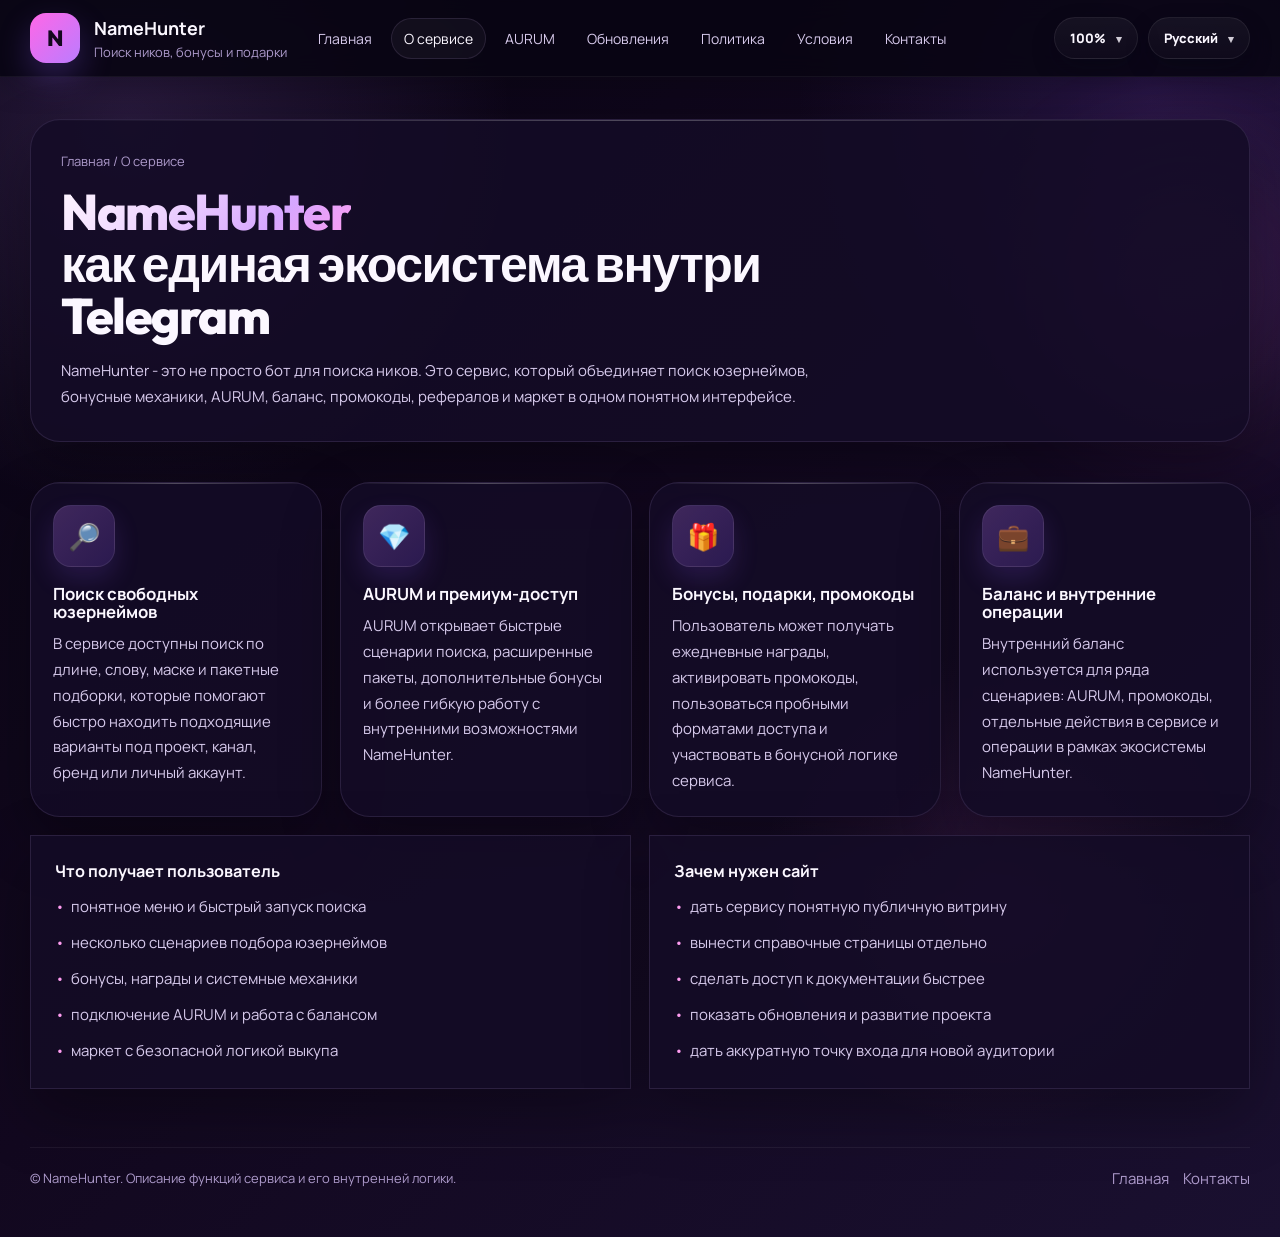
==== commit 35d3feed: "Add files via upload" ====
--- a/about.html
+++ b/about.html
@@ -11,10 +11,10 @@
   <link rel="stylesheet" href="./assets/styles.css" />
 </head>
 <body>
-<header class="topbar"><div class="container topbar-inner"><a class="brand" href="./index.html"><div class="brand-mark">N</div><div><strong>NameHunter</strong><span data-i18n="common.brand_sub">Поиск ников и безопасный маркет</span></div></a><nav class="nav"><a href="./index.html" data-i18n="common.nav.home">Главная</a><a class="is-active" href="./about.html" data-i18n="common.nav.about">О сервисе</a><a href="./aurum.html" data-i18n="common.nav.aurum">AURUM</a><a href="./updates.html" data-i18n="common.nav.updates">Обновления</a><a href="./privacy.html" data-i18n="common.nav.privacy">Политика</a><a href="./terms.html" data-i18n="common.nav.terms">Условия</a><a href="./contacts.html" data-i18n="common.nav.contacts">Контакты</a><div class="nav-tools"><div class="tool-dropdown"><button class="view-trigger" type="button" id="view-trigger">Вид</button><div class="view-menu" id="view-menu"><button class="view-btn" type="button" data-density-mode="default">100%</button><button class="view-btn" type="button" data-density-mode="compact">92%</button><button class="view-btn" type="button" data-density-mode="tight">86%</button></div></div><div class="tool-dropdown"><button class="lang-trigger" type="button" id="lang-trigger">Русский</button><div class="lang-menu" id="lang-menu"><button class="lang-btn" type="button" data-lang="ru">Русский</button><button class="lang-btn" type="button" data-lang="en">English</button><button class="lang-btn" type="button" data-lang="es">Español</button></div></div></div></nav></div></header>
+<header class="topbar"><div class="container topbar-inner"><a class="brand" href="./index.html"><div class="brand-mark">N</div><div><strong>NameHunter</strong><span data-i18n="common.brand_sub">Поиск ников, бонусы и подарки</span></div></a><nav class="nav"><a href="./index.html" data-i18n="common.nav.home">Главная</a><a class="is-active" href="./about.html" data-i18n="common.nav.about">О сервисе</a><a href="./aurum.html" data-i18n="common.nav.aurum">AURUM</a><a href="./updates.html" data-i18n="common.nav.updates">Обновления</a><a href="./privacy.html" data-i18n="common.nav.privacy">Политика</a><a href="./terms.html" data-i18n="common.nav.terms">Условия</a><a href="./contacts.html" data-i18n="common.nav.contacts">Контакты</a><div class="nav-tools"><div class="tool-dropdown"><button class="view-trigger" type="button" id="view-trigger">Вид</button><div class="view-menu" id="view-menu"><button class="view-btn" type="button" data-density-mode="default">100%</button><button class="view-btn" type="button" data-density-mode="compact">92%</button><button class="view-btn" type="button" data-density-mode="tight">86%</button></div></div><div class="tool-dropdown"><button class="lang-trigger" type="button" id="lang-trigger">Русский</button><div class="lang-menu" id="lang-menu"><button class="lang-btn" type="button" data-lang="ru">Русский</button><button class="lang-btn" type="button" data-lang="en">English</button><button class="lang-btn" type="button" data-lang="es">Español</button></div></div></div></nav></div></header>
 <main><section class="page-hero"><div class="container"><div class="page-panel glass fade"><div class="breadcrumbs" data-i18n="about.bc">Главная / О сервисе</div><h1><span class="gradient">NameHunter</span><br><span data-i18n="about.h1">как единая экосистема внутри Telegram</span></h1><p class="hero-text" data-i18n="about.intro">NameHunter - это не просто бот для поиска ников. Это сервис, который объединяет поиск юзернеймов, бонусные механики, AURUM, баланс, промокоды, рефералов и маркет в одном понятном интерфейсе.</p></div></div></section><section class="section"><div class="container section-shell"><div class="feature-grid"><article class="card glass feature-card fade d1"><div class="icon">🔎</div><h3 data-i18n="about.c1t">Поиск свободных юзернеймов</h3><p data-i18n="about.c1d">В сервисе доступны поиск по длине, слову, маске и пакетные подборки, которые помогают быстро находить подходящие варианты под проект, канал, бренд или личный аккаунт.</p></article><article class="card glass feature-card fade d2"><div class="icon">💎</div><h3 data-i18n="about.c2t">AURUM и премиум-доступ</h3><p data-i18n="about.c2d">AURUM открывает быстрые сценарии поиска, расширенные пакеты, дополнительные бонусы и более гибкую работу с внутренними возможностями NameHunter.</p></article><article class="card glass feature-card fade d3"><div class="icon">🎁</div><h3 data-i18n="about.c3t">Бонусы, подарки, промокоды</h3><p data-i18n="about.c3d">Пользователь может получать ежедневные награды, активировать промокоды, пользоваться пробными форматами доступа и участвовать в бонусной логике сервиса.</p></article><article class="card glass feature-card fade d1"><div class="icon">💼</div><h3 data-i18n="about.c4t">Баланс и внутренние операции</h3><p data-i18n="about.c4d">Внутренний баланс используется для ряда сценариев: AURUM, промокоды, отдельные действия в сервисе и операции в рамках экосистемы NameHunter.</p></article></div><div class="doc-grid fade d2"><article class="doc-card glass"><h3 data-i18n="about.d1t">Что получает пользователь</h3><ul><li data-i18n="about.d1l1">понятное меню и быстрый запуск поиска</li><li data-i18n="about.d1l2">несколько сценариев подбора юзернеймов</li><li data-i18n="about.d1l3">бонусы, награды и системные механики</li><li data-i18n="about.d1l4">подключение AURUM и работа с балансом</li><li data-i18n="about.d1l5">маркет с безопасной логикой выкупа</li></ul></article><article class="doc-card glass"><h3 data-i18n="about.d2t">Зачем нужен сайт</h3><ul><li data-i18n="about.d2l1">дать сервису понятную публичную витрину</li><li data-i18n="about.d2l2">вынести справочные страницы отдельно</li><li data-i18n="about.d2l3">сделать доступ к документации быстрее</li><li data-i18n="about.d2l4">показать обновления и развитие проекта</li><li data-i18n="about.d2l5">дать аккуратную точку входа для новой аудитории</li></ul></article></div></div></section></main>
 <footer><div class="container footer"><div class="footer-note" data-i18n="common.footer_about">© NameHunter. Описание функций сервиса и его внутренней логики.</div><div class="links"><a href="./index.html" data-i18n="common.nav.home">Главная</a><a href="./contacts.html" data-i18n="common.nav.contacts">Контакты</a></div></div></footer>
-<script id="i18n-data" type="application/json">{"ru":{"common":{"brand_sub":"Поиск ников и безопасный маркет","nav":{"home":"Главная","about":"О сервисе","aurum":"AURUM","updates":"Обновления","privacy":"Политика","terms":"Условия","contacts":"Контакты"},"footer_about":"© NameHunter. Описание функций сервиса и его внутренней логики."},"about":{"title":"О сервисе - NameHunter","desc":"О сервисе NameHunter: поиск свободных юзернеймов, бонусы, AURUM, баланс, промокоды, рефералы и маркет.","bc":"Главная / О сервисе","h1":"как единая экосистема внутри Telegram","intro":"NameHunter - это не просто бот для поиска ников. Это сервис, который объединяет поиск юзернеймов, бонусные механики, AURUM, баланс, промокоды, рефералов и маркет в одном понятном интерфейсе.","c1t":"Поиск свободных юзернеймов","c1d":"В сервисе доступны поиск по длине, слову, маске и пакетные подборки, которые помогают быстро находить подходящие варианты под проект, канал, бренд или личный аккаунт.","c2t":"AURUM и премиум-доступ","c2d":"AURUM открывает быстрые сценарии поиска, расширенные пакеты, дополнительные бонусы и более гибкую работу с внутренними возможностями NameHunter.","c3t":"Бонусы, подарки, промокоды","c3d":"Пользователь может получать ежедневные награды, активировать промокоды, пользоваться пробными форматами доступа и участвовать в бонусной логике сервиса.","c4t":"Баланс и внутренние операции","c4d":"Внутренний баланс используется для ряда сценариев: AURUM, промокоды, отдельные действия в сервисе и операции в рамках экосистемы NameHunter.","d1t":"Что получает пользователь","d1l1":"понятное меню и быстрый запуск поиска","d1l2":"несколько сценариев подбора юзернеймов","d1l3":"бонусы, награды и системные механики","d1l4":"подключение AURUM и работа с балансом","d1l5":"маркет с безопасной логикой выкупа","d2t":"Зачем нужен сайт","d2l1":"дать сервису понятную публичную витрину","d2l2":"вынести справочные страницы отдельно","d2l3":"сделать доступ к документации быстрее","d2l4":"показать обновления и развитие проекта","d2l5":"дать аккуратную точку входа для новой аудитории"}},"en":{"common":{"brand_sub":"Username search and safe marketplace","nav":{"home":"Home","about":"About","aurum":"AURUM","updates":"Updates","privacy":"Privacy","terms":"Terms","contacts":"Contacts"},"footer_about":"© NameHunter. Service overview and core logic."},"about":{"title":"About - NameHunter","desc":"About NameHunter: free username search, bonuses, AURUM, balance, promo codes, referrals and market.","bc":"Home / About","h1":"as a unified ecosystem inside Telegram","intro":"NameHunter is not just a bot for searching nicknames. It is a service that combines username search, bonus mechanics, AURUM, balance, promo codes, referrals and a marketplace in one clear interface.","c1t":"Free username search","c1d":"The service supports search by length, word, mask and package selections to help users find the right options for a project, channel, brand or personal account.","c2t":"AURUM and premium access","c2d":"AURUM unlocks faster search flows, expanded packages, extra bonuses and more flexible work with internal NameHunter features.","c3t":"Bonuses, gifts, promo codes","c3d":"Users can receive daily rewards, activate promo codes, use trial access formats and participate in the service bonus logic.","c4t":"Balance and internal operations","c4d":"Internal balance is used for AURUM, promo-code flows, selected service actions and marketplace-related scenarios.","d1t":"What the user gets","d1l1":"clear menu and quick search launch","d1l2":"several username selection scenarios","d1l3":"bonuses, rewards and system mechanics","d1l4":"AURUM connection and balance usage","d1l5":"marketplace with safe buyout logic","d2t":"Why the website exists","d2l1":"to give the service a clear public showcase","d2l2":"to move reference pages into separate sections","d2l3":"to make documentation faster to access","d2l4":"to show updates and project growth","d2l5":"to provide a clean entry point for new audiences"}},"es":{"common":{"brand_sub":"Busqueda de nombres y mercado seguro","nav":{"home":"Inicio","about":"Servicio","aurum":"AURUM","updates":"Actualizaciones","privacy":"Privacidad","terms":"Condiciones","contacts":"Contactos"},"footer_about":"© NameHunter. Descripcion del servicio y su logica principal."},"about":{"title":"Sobre el servicio - NameHunter","desc":"Sobre NameHunter: busqueda de usernames libres, bonos, AURUM, saldo, promocodes, referidos y mercado.","bc":"Inicio / Servicio","h1":"como ecosistema unico dentro de Telegram","intro":"NameHunter no es solo un bot para buscar nombres. Es un servicio que une busqueda de usernames, mecanismos de bonus, AURUM, saldo, promocodes, referidos y mercado en una sola interfaz clara.","c1t":"Busqueda de usernames libres","c1d":"El servicio ofrece busqueda por longitud, palabra, mascara y paquetes para encontrar variantes adecuadas para proyecto, canal, marca o cuenta personal.","c2t":"AURUM y acceso premium","c2d":"AURUM abre flujos de busqueda mas rapidos, paquetes ampliados, bonos extra y un trabajo mas flexible con las funciones internas de NameHunter.","c3t":"Bonos, regalos y promocodes","c3d":"Los usuarios pueden recibir recompensas diarias, activar promocodes, usar accesos de prueba y participar en la logica de bonus del servicio.","c4t":"Saldo y operaciones internas","c4d":"El saldo interno se usa para AURUM, promocodes, acciones seleccionadas del servicio y escenarios relacionados con el mercado.","d1t":"Que obtiene el usuario","d1l1":"menu claro y arranque rapido de busqueda","d1l2":"varios escenarios de seleccion de usernames","d1l3":"bonos, recompensas y mecanicas del sistema","d1l4":"conexion de AURUM y uso del saldo","d1l5":"mercado con logica de compra segura","d2t":"Para que sirve el sitio","d2l1":"dar al servicio una vitrina publica clara","d2l2":"separar las paginas informativas","d2l3":"hacer mas rapido el acceso a la documentacion","d2l4":"mostrar actualizaciones y crecimiento del proyecto","d2l5":"dar un punto de entrada limpio para nueva audiencia"}}}</script>
+<script id="i18n-data" type="application/json">{"ru":{"common":{"brand_sub":"Поиск ников, бонусы и подарки","nav":{"home":"Главная","about":"О сервисе","aurum":"AURUM","updates":"Обновления","privacy":"Политика","terms":"Условия","contacts":"Контакты"},"footer_about":"© NameHunter. Описание функций сервиса и его внутренней логики."},"about":{"title":"О сервисе - NameHunter","desc":"О сервисе NameHunter: поиск свободных юзернеймов, бонусы, AURUM, баланс, промокоды, рефералы и маркет.","bc":"Главная / О сервисе","h1":"как единая экосистема внутри Telegram","intro":"NameHunter - это не просто бот для поиска ников. Это сервис, который объединяет поиск юзернеймов, бонусные механики, AURUM, баланс, промокоды, рефералов и маркет в одном понятном интерфейсе.","c1t":"Поиск свободных юзернеймов","c1d":"В сервисе доступны поиск по длине, слову, маске и пакетные подборки, которые помогают быстро находить подходящие варианты под проект, канал, бренд или личный аккаунт.","c2t":"AURUM и премиум-доступ","c2d":"AURUM открывает быстрые сценарии поиска, расширенные пакеты, дополнительные бонусы и более гибкую работу с внутренними возможностями NameHunter.","c3t":"Бонусы, подарки, промокоды","c3d":"Пользователь может получать ежедневные награды, активировать промокоды, пользоваться пробными форматами доступа и участвовать в бонусной логике сервиса.","c4t":"Баланс и внутренние операции","c4d":"Внутренний баланс используется для ряда сценариев: AURUM, промокоды, отдельные действия в сервисе и операции в рамках экосистемы NameHunter.","d1t":"Что получает пользователь","d1l1":"понятное меню и быстрый запуск поиска","d1l2":"несколько сценариев подбора юзернеймов","d1l3":"бонусы, награды и системные механики","d1l4":"подключение AURUM и работа с балансом","d1l5":"маркет с безопасной логикой выкупа","d2t":"Зачем нужен сайт","d2l1":"дать сервису понятную публичную витрину","d2l2":"вынести справочные страницы отдельно","d2l3":"сделать доступ к документации быстрее","d2l4":"показать обновления и развитие проекта","d2l5":"дать аккуратную точку входа для новой аудитории"}},"en":{"common":{"brand_sub":"Username search, bonuses and gifts","nav":{"home":"Home","about":"About","aurum":"AURUM","updates":"Updates","privacy":"Privacy","terms":"Terms","contacts":"Contacts"},"footer_about":"© NameHunter. Service overview and core logic."},"about":{"title":"About - NameHunter","desc":"About NameHunter: free username search, bonuses, AURUM, balance, promo codes, referrals and market.","bc":"Home / About","h1":"as a unified ecosystem inside Telegram","intro":"NameHunter is not just a bot for searching nicknames. It is a service that combines username search, bonus mechanics, AURUM, balance, promo codes, referrals and a marketplace in one clear interface.","c1t":"Free username search","c1d":"The service supports search by length, word, mask and package selections to help users find the right options for a project, channel, brand or personal account.","c2t":"AURUM and premium access","c2d":"AURUM unlocks faster search flows, expanded packages, extra bonuses and more flexible work with internal NameHunter features.","c3t":"Bonuses, gifts, promo codes","c3d":"Users can receive daily rewards, activate promo codes, use trial access formats and participate in the service bonus logic.","c4t":"Balance and internal operations","c4d":"Internal balance is used for AURUM, promo-code flows, selected service actions and marketplace-related scenarios.","d1t":"What the user gets","d1l1":"clear menu and quick search launch","d1l2":"several username selection scenarios","d1l3":"bonuses, rewards and system mechanics","d1l4":"AURUM connection and balance usage","d1l5":"marketplace with safe buyout logic","d2t":"Why the website exists","d2l1":"to give the service a clear public showcase","d2l2":"to move reference pages into separate sections","d2l3":"to make documentation faster to access","d2l4":"to show updates and project growth","d2l5":"to provide a clean entry point for new audiences"}},"es":{"common":{"brand_sub":"Busqueda de nombres, bonos y regalos","nav":{"home":"Inicio","about":"Servicio","aurum":"AURUM","updates":"Actualizaciones","privacy":"Privacidad","terms":"Condiciones","contacts":"Contactos"},"footer_about":"© NameHunter. Descripcion del servicio y su logica principal."},"about":{"title":"Sobre el servicio - NameHunter","desc":"Sobre NameHunter: busqueda de usernames libres, bonos, AURUM, saldo, promocodes, referidos y mercado.","bc":"Inicio / Servicio","h1":"como ecosistema unico dentro de Telegram","intro":"NameHunter no es solo un bot para buscar nombres. Es un servicio que une busqueda de usernames, mecanismos de bonus, AURUM, saldo, promocodes, referidos y mercado en una sola interfaz clara.","c1t":"Busqueda de usernames libres","c1d":"El servicio ofrece busqueda por longitud, palabra, mascara y paquetes para encontrar variantes adecuadas para proyecto, canal, marca o cuenta personal.","c2t":"AURUM y acceso premium","c2d":"AURUM abre flujos de busqueda mas rapidos, paquetes ampliados, bonos extra y un trabajo mas flexible con las funciones internas de NameHunter.","c3t":"Bonos, regalos y promocodes","c3d":"Los usuarios pueden recibir recompensas diarias, activar promocodes, usar accesos de prueba y participar en la logica de bonus del servicio.","c4t":"Saldo y operaciones internas","c4d":"El saldo interno se usa para AURUM, promocodes, acciones seleccionadas del servicio y escenarios relacionados con el mercado.","d1t":"Que obtiene el usuario","d1l1":"menu claro y arranque rapido de busqueda","d1l2":"varios escenarios de seleccion de usernames","d1l3":"bonos, recompensas y mecanicas del sistema","d1l4":"conexion de AURUM y uso del saldo","d1l5":"mercado con logica de compra segura","d2t":"Para que sirve el sitio","d2l1":"dar al servicio una vitrina publica clara","d2l2":"separar las paginas informativas","d2l3":"hacer mas rapido el acceso a la documentacion","d2l4":"mostrar actualizaciones y crecimiento del proyecto","d2l5":"dar un punto de entrada limpio para nueva audiencia"}}}</script>
 <script src="./assets/app.js"></script>
 </body>
 </html>
@@ -23,3 +23,4 @@
 
 
 
+
--- a/assets/styles.css
+++ b/assets/styles.css
@@ -695,13 +695,29 @@
 
 .fade {
   opacity: 0;
-  transform: translateY(12px);
-  animation: rise .45s ease forwards;
-}
-
-.d1 { animation-delay: .05s; }
-.d2 { animation-delay: .10s; }
-.d3 { animation-delay: .15s; }
+  filter: blur(10px);
+  transform: translateY(28px) scale(.985);
+  transition: opacity .72s ease, transform .72s cubic-bezier(.2,.8,.2,1), filter .72s ease;
+  will-change: opacity, transform, filter;
+}
+
+.fade.in-view {
+  opacity: 1;
+  filter: blur(0);
+  transform: translateY(0) scale(1);
+}
+
+.timeline-item.fade {
+  transform: translateY(34px) translateX(8px) scale(.985);
+}
+
+.timeline-item.fade.in-view {
+  transform: translateY(0) translateX(0) scale(1);
+}
+
+.d1 { transition-delay: .05s; }
+.d2 { transition-delay: .10s; }
+.d3 { transition-delay: .15s; }
 
 @keyframes rise { to { opacity: 1; transform: translateY(0); } }
 @keyframes pulse { 0%,100% { transform: scale(1); opacity: .6; } 50% { transform: scale(1.06); opacity: 1; } }
@@ -884,6 +900,68 @@
 .timeline-card p {
   color: var(--muted);
   line-height: 1.72;
+}
+.timeline-card {
+  position: relative;
+  transition: transform .24s ease, border-color .24s ease, box-shadow .24s ease, background .24s ease;
+}
+
+.timeline-card::after {
+  content: "";
+  position: absolute;
+  inset: 0;
+  pointer-events: none;
+  border-radius: inherit;
+  background: linear-gradient(135deg, rgba(255,255,255,.04), transparent 40%, rgba(187,124,255,.08));
+  opacity: .55;
+}
+
+.timeline-card:hover {
+  transform: translateY(-3px);
+  border-color: rgba(221, 194, 255, 0.22);
+  box-shadow: 0 24px 52px rgba(0, 0, 0, 0.28), 0 0 0 1px rgba(187,124,255,.06);
+}
+
+.timeline-dot {
+  box-shadow: 0 0 0 1px rgba(255,255,255,.04), 0 12px 26px rgba(141,93,255,.20);
+}
+
+.timeline::before {
+  background: linear-gradient(180deg, rgba(187,124,255,.06), rgba(187,124,255,.34), rgba(255,103,231,.16), rgba(187,124,255,.06));
+}
+
+.timeline-tag {
+  display: inline-flex;
+  align-items: center;
+  padding: 7px 11px;
+  margin: 0 0 12px 10px;
+  border-radius: 999px;
+  border: 1px solid rgba(255,255,255,.08);
+  background: rgba(255,255,255,.03);
+  color: var(--muted);
+  font-size: 12px;
+  font-weight: 800;
+  letter-spacing: .04em;
+  text-transform: uppercase;
+}
+
+.updates-summary {
+  margin-top: 18px;
+}
+
+.updates-summary .metric {
+  min-height: 112px;
+}
+
+.updates-summary .metric strong {
+  display: block;
+  margin-bottom: 10px;
+}
+
+.updates-summary .metric span {
+  color: var(--muted);
+  line-height: 1.65;
+  font-size: 14px;
 }
 
 .doc-grid {
@@ -2257,3 +2335,6 @@
 
 
 
+
+
+
